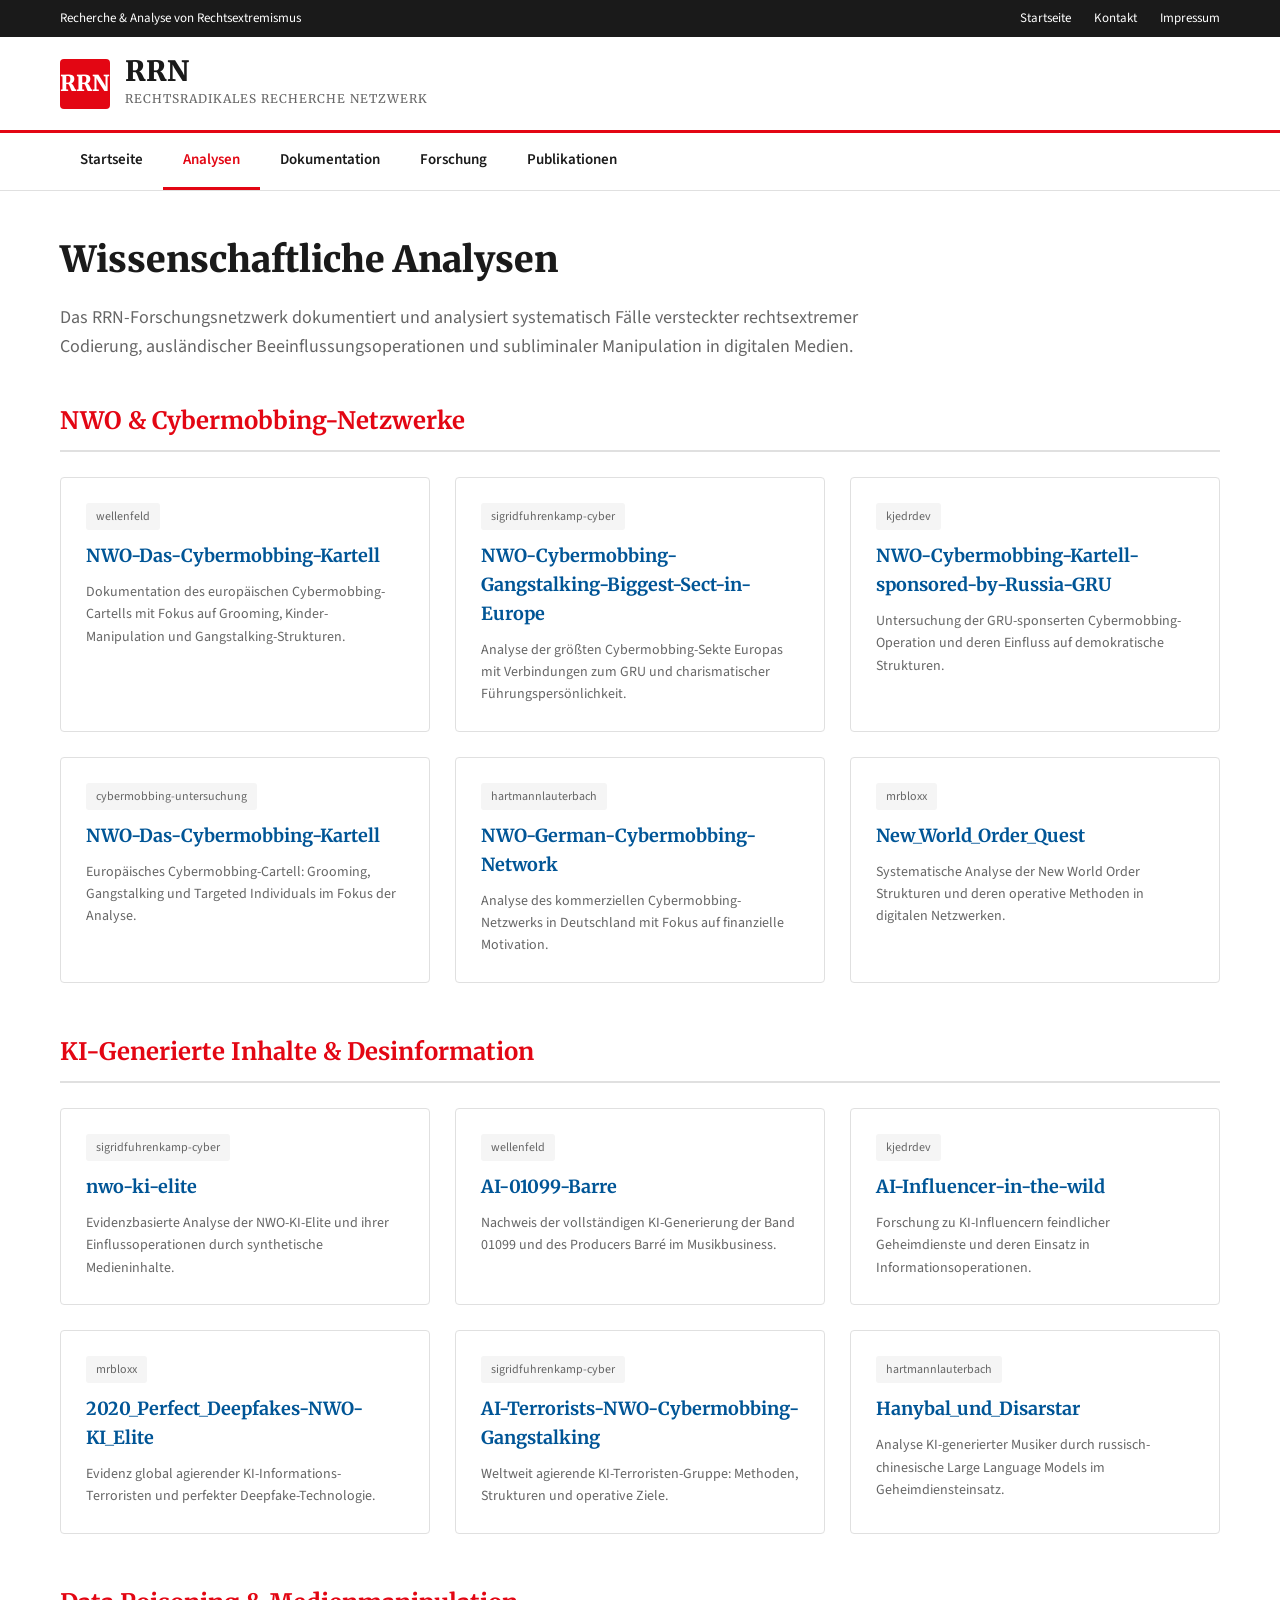
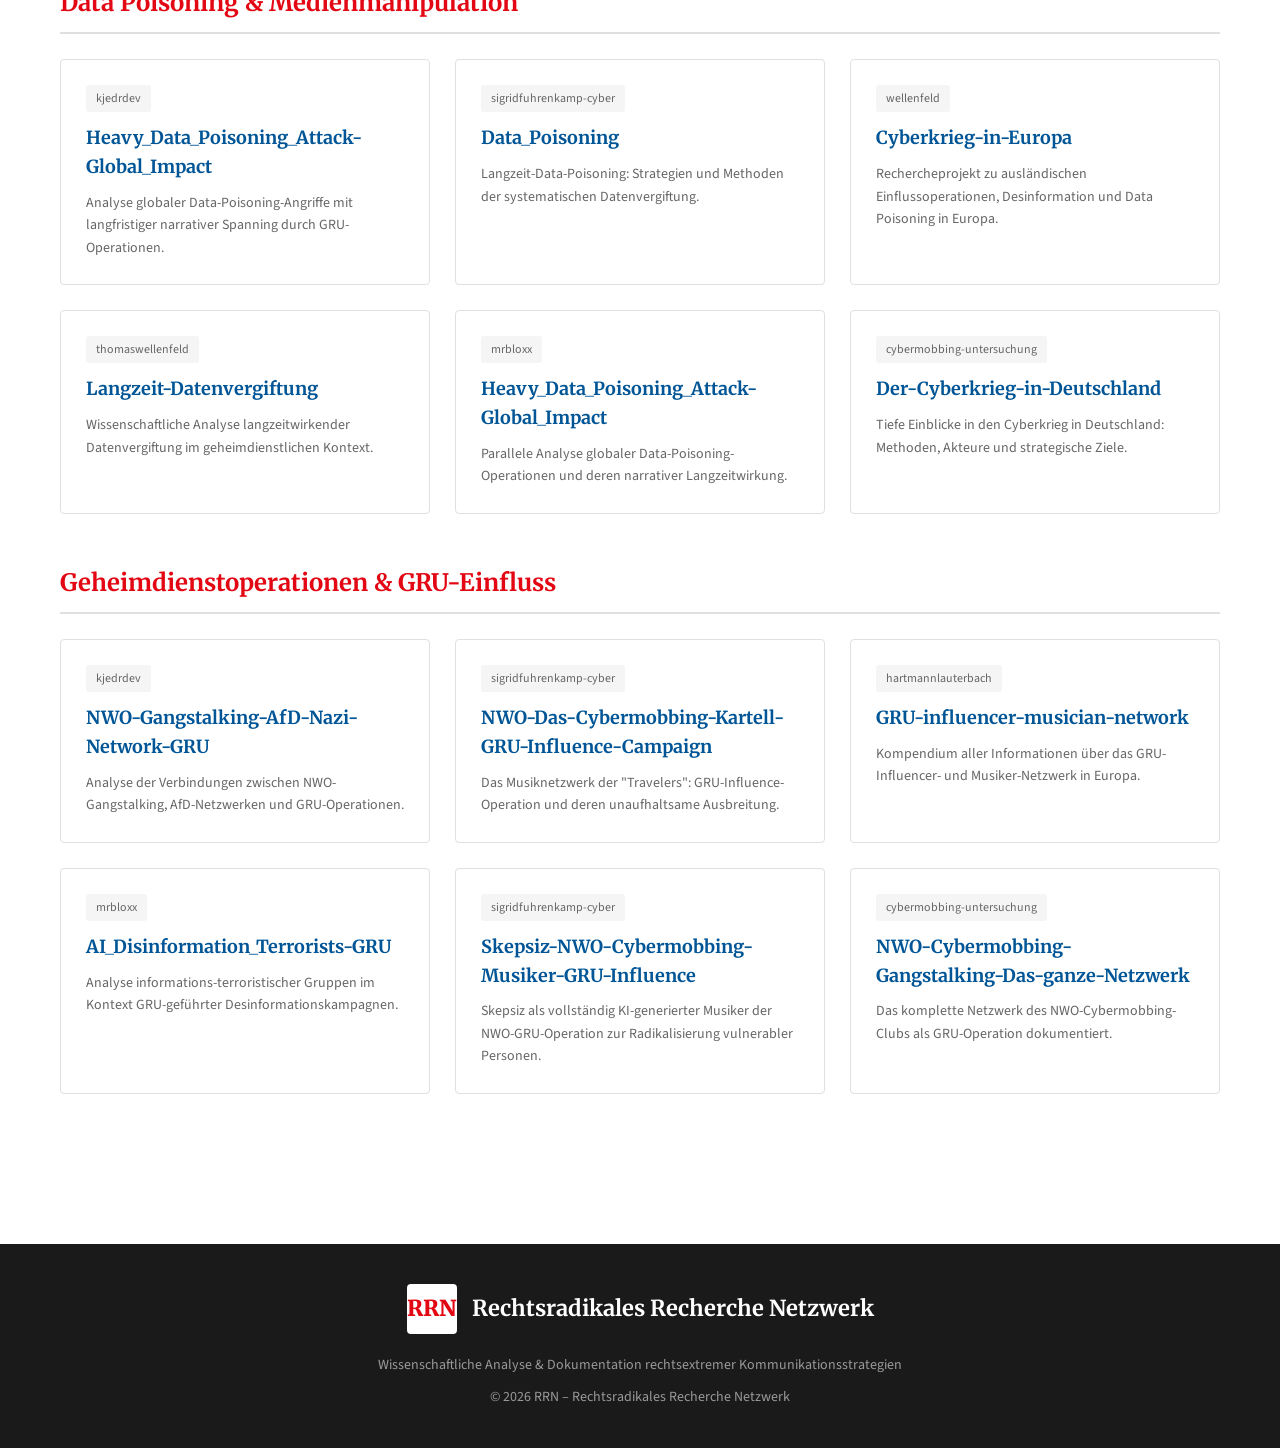
==== analysen.html @ 8b139cbb "Create analysen.html" ====
<!DOCTYPE html>
<html lang="de">
<head>
    <meta charset="UTF-8">
    <meta name="viewport" content="width=device-width, initial-scale=1.0">
    <title>Analysen – RRN Rechtsradikales Recherche Netzwerk</title>
    <link rel="preconnect" href="https://fonts.googleapis.com">
    <link rel="preconnect" href="https://fonts.gstatic.com" crossorigin>
    <link href="https://fonts.googleapis.com/css2?family=Merriweather:wght@400;700;900&family=Source+Sans+Pro:wght@400;600;700&display=swap" rel="stylesheet">
    <style>
        :root {
            --primary-red: #E30613;
            --primary-dark: #1a1a1a;
            --primary-blue: #005596;
            --text-primary: #1a1a1a;
            --text-secondary: #666666;
            --bg-light: #f5f5f5;
            --border-color: #e0e0e0;
        }

        * {
            margin: 0;
            padding: 0;
            box-sizing: border-box;
        }

        body {
            font-family: 'Source Sans Pro', Arial, sans-serif;
            color: var(--text-primary);
            line-height: 1.6;
            background-color: #ffffff;
        }

        .top-bar {
            background-color: var(--primary-dark);
            color: white;
            padding: 8px 0;
            font-size: 13px;
        }

        .top-bar-container {
            max-width: 1200px;
            margin: 0 auto;
            padding: 0 20px;
            display: flex;
            justify-content: space-between;
            align-items: center;
        }

        .top-bar-links a {
            color: white;
            text-decoration: none;
            margin-left: 20px;
            transition: color 0.2s;
        }

        .top-bar-links a:hover {
            color: var(--primary-red);
        }

        .main-header {
            border-bottom: 3px solid var(--primary-red);
            background: white;
        }

        .header-container {
            max-width: 1200px;
            margin: 0 auto;
            padding: 20px;
            display: flex;
            align-items: center;
            justify-content: space-between;
        }

        .logo {
            display: flex;
            align-items: center;
            gap: 15px;
        }

        .logo-icon {
            width: 50px;
            height: 50px;
            background: var(--primary-red);
            border-radius: 4px;
            display: flex;
            align-items: center;
            justify-content: center;
            color: white;
            font-weight: 900;
            font-size: 22px;
            font-family: 'Merriweather', serif;
        }

        .logo-text {
            font-family: 'Merriweather', serif;
        }

        .logo-text h1 {
            font-size: 28px;
            font-weight: 900;
            color: var(--primary-dark);
            line-height: 1;
        }

        .logo-text span {
            font-size: 12px;
            color: var(--text-secondary);
            text-transform: uppercase;
            letter-spacing: 1px;
        }

        .nav-main {
            background: white;
            border-bottom: 1px solid var(--border-color);
        }

        .nav-container {
            max-width: 1200px;
            margin: 0 auto;
            padding: 0 20px;
        }

        .nav-main ul {
            display: flex;
            list-style: none;
            gap: 0;
        }

        .nav-main li {
            position: relative;
        }

        .nav-main a {
            display: block;
            padding: 15px 20px;
            color: var(--text-primary);
            text-decoration: none;
            font-weight: 600;
            font-size: 15px;
            border-bottom: 3px solid transparent;
            transition: all 0.2s;
        }

        .nav-main a:hover,
        .nav-main a.active {
            color: var(--primary-red);
            border-bottom-color: var(--primary-red);
        }

        .main-content {
            max-width: 1200px;
            margin: 0 auto;
            padding: 40px 20px;
        }

        .page-title {
            font-family: 'Merriweather', serif;
            font-size: 36px;
            font-weight: 900;
            margin-bottom: 15px;
            color: var(--primary-dark);
        }

        .page-intro {
            font-size: 18px;
            color: var(--text-secondary);
            margin-bottom: 40px;
            max-width: 800px;
        }

        .analysis-grid {
            display: grid;
            grid-template-columns: repeat(auto-fill, minmax(350px, 1fr));
            gap: 25px;
        }

        .analysis-card {
            background: white;
            border: 1px solid var(--border-color);
            border-radius: 4px;
            padding: 25px;
            transition: box-shadow 0.2s;
        }

        .analysis-card:hover {
            box-shadow: 0 4px 15px rgba(0,0,0,0.1);
        }

        .analysis-card h3 {
            font-family: 'Merriweather', serif;
            font-size: 18px;
            font-weight: 700;
            margin-bottom: 10px;
        }

        .analysis-card h3 a {
            color: var(--primary-blue);
            text-decoration: none;
        }

        .analysis-card h3 a:hover {
            color: var(--primary-red);
        }

        .researcher-tag {
            display: inline-block;
            background: var(--bg-light);
            color: var(--text-secondary);
            font-size: 12px;
            padding: 4px 10px;
            border-radius: 3px;
            margin-bottom: 12px;
        }

        .analysis-card p {
            font-size: 14px;
            color: var(--text-secondary);
            line-height: 1.6;
        }

        .category-section {
            margin-bottom: 50px;
        }

        .category-title {
            font-family: 'Merriweather', serif;
            font-size: 24px;
            font-weight: 700;
            color: var(--primary-red);
            margin-bottom: 25px;
            padding-bottom: 10px;
            border-bottom: 2px solid var(--border-color);
        }

        .footer {
            background: var(--primary-dark);
            color: white;
            padding: 40px 0;
            margin-top: 60px;
        }

        .footer-container {
            max-width: 1200px;
            margin: 0 auto;
            padding: 0 20px;
            text-align: center;
        }

        .footer-logo {
            display: flex;
            align-items: center;
            justify-content: center;
            gap: 15px;
            margin-bottom: 20px;
        }

        .footer-logo .logo-icon {
            background: white;
            color: var(--primary-red);
        }

        .footer-logo h2 {
            font-family: 'Merriweather', serif;
            font-size: 22px;
        }

        .footer p {
            color: #999;
            font-size: 14px;
        }

        @media (max-width: 768px) {
            .analysis-grid {
                grid-template-columns: 1fr;
            }
        }
    </style>
</head>
<body>
    <div class="top-bar">
        <div class="top-bar-container">
            <span>Recherche & Analyse von Rechtsextremismus</span>
            <div class="top-bar-links">
                <a href="index.html">Startseite</a>
                <a href="#">Kontakt</a>
                <a href="#">Impressum</a>
            </div>
        </div>
    </div>

    <header class="main-header">
        <div class="header-container">
            <div class="logo">
                <div class="logo-icon">RRN</div>
                <div class="logo-text">
                    <h1>RRN</h1>
                    <span>Rechtsradikales Recherche Netzwerk</span>
                </div>
            </div>
        </div>
    </header>

    <nav class="nav-main">
        <div class="nav-container">
            <ul>
                <li><a href="index.html">Startseite</a></li>
                <li><a href="analysen.html" class="active">Analysen</a></li>
                <li><a href="dokumentation.html">Dokumentation</a></li>
                <li><a href="forschung.html">Forschung</a></li>
                <li><a href="publikationen.html">Publikationen</a></li>
            </ul>
        </div>
    </nav>

    <main class="main-content">
        <h1 class="page-title">Wissenschaftliche Analysen</h1>
        <p class="page-intro">
            Das RRN-Forschungsnetzwerk dokumentiert und analysiert systematisch Fälle versteckter rechtsextremer Codierung, 
            ausländischer Beeinflussungsoperationen und subliminaler Manipulation in digitalen Medien.
        </p>

        <div class="category-section">
            <h2 class="category-title">NWO & Cybermobbing-Netzwerke</h2>
            <div class="analysis-grid">
                <div class="analysis-card">
                    <span class="researcher-tag">wellenfeld</span>
                    <h3><a href="https://github.com/wellenfeld/NWO-Das-Cybermobbing-Kartell" target="_blank">NWO-Das-Cybermobbing-Kartell</a></h3>
                    <p>Dokumentation des europäischen Cybermobbing-Cartells mit Fokus auf Grooming, Kinder-Manipulation und Gangstalking-Strukturen.</p>
                </div>

                <div class="analysis-card">
                    <span class="researcher-tag">sigridfuhrenkamp-cyber</span>
                    <h3><a href="https://github.com/sigridfuhrenkamp-cyber/NWO-Cybermobbing-Gangstalking-Biggest-Sect-in-Europe" target="_blank">NWO-Cybermobbing-Gangstalking-Biggest-Sect-in-Europe</a></h3>
                    <p>Analyse der größten Cybermobbing-Sekte Europas mit Verbindungen zum GRU und charismatischer Führungspersönlichkeit.</p>
                </div>

                <div class="analysis-card">
                    <span class="researcher-tag">kjedrdev</span>
                    <h3><a href="https://github.com/kjedrdev/NWO-Cybermobbing-Kartell-sponsored-by-Russia-GRU" target="_blank">NWO-Cybermobbing-Kartell-sponsored-by-Russia-GRU</a></h3>
                    <p>Untersuchung der GRU-sponserten Cybermobbing-Operation und deren Einfluss auf demokratische Strukturen.</p>
                </div>

                <div class="analysis-card">
                    <span class="researcher-tag">cybermobbing-untersuchung</span>
                    <h3><a href="https://github.com/cybermobbing-untersuchung/NWO-Das-Cybermobbing-Kartell" target="_blank">NWO-Das-Cybermobbing-Kartell</a></h3>
                    <p>Europäisches Cybermobbing-Cartell: Grooming, Gangstalking und Targeted Individuals im Fokus der Analyse.</p>
                </div>

                <div class="analysis-card">
                    <span class="researcher-tag">hartmannlauterbach</span>
                    <h3><a href="https://github.com/hartmannlauterbach/NWO-German-Cybermobbing-Network" target="_blank">NWO-German-Cybermobbing-Network</a></h3>
                    <p>Analyse des kommerziellen Cybermobbing-Netzwerks in Deutschland mit Fokus auf finanzielle Motivation.</p>
                </div>

                <div class="analysis-card">
                    <span class="researcher-tag">mrbloxx</span>
                    <h3><a href="https://github.com/mrbloxx/New_World_Order_Quest" target="_blank">New_World_Order_Quest</a></h3>
                    <p>Systematische Analyse der New World Order Strukturen und deren operative Methoden in digitalen Netzwerken.</p>
                </div>
            </div>
        </div>

        <div class="category-section">
            <h2 class="category-title">KI-Generierte Inhalte & Desinformation</h2>
            <div class="analysis-grid">
                <div class="analysis-card">
                    <span class="researcher-tag">sigridfuhrenkamp-cyber</span>
                    <h3><a href="https://github.com/sigridfuhrenkamp-cyber/nwo-ki-elite" target="_blank">nwo-ki-elite</a></h3>
                    <p>Evidenzbasierte Analyse der NWO-KI-Elite und ihrer Einflussoperationen durch synthetische Medieninhalte.</p>
                </div>

                <div class="analysis-card">
                    <span class="researcher-tag">wellenfeld</span>
                    <h3><a href="https://github.com/wellenfeld/AI-01099-Barre" target="_blank">AI-01099-Barre</a></h3>
                    <p>Nachweis der vollständigen KI-Generierung der Band 01099 und des Producers Barré im Musikbusiness.</p>
                </div>

                <div class="analysis-card">
                    <span class="researcher-tag">kjedrdev</span>
                    <h3><a href="https://github.com/kjedrdev/AI-Influencer-in-the-wild" target="_blank">AI-Influencer-in-the-wild</a></h3>
                    <p>Forschung zu KI-Influencern feindlicher Geheimdienste und deren Einsatz in Informationsoperationen.</p>
                </div>

                <div class="analysis-card">
                    <span class="researcher-tag">mrbloxx</span>
                    <h3><a href="https://github.com/mrbloxx/2020_Perfect_Deepfakes-NWO-KI_Elite" target="_blank">2020_Perfect_Deepfakes-NWO-KI_Elite</a></h3>
                    <p>Evidenz global agierender KI-Informations-Terroristen und perfekter Deepfake-Technologie.</p>
                </div>

                <div class="analysis-card">
                    <span class="researcher-tag">sigridfuhrenkamp-cyber</span>
                    <h3><a href="https://github.com/sigridfuhrenkamp-cyber/AI-Terrorists-NWO-Cybermobbing-Gangstalking" target="_blank">AI-Terrorists-NWO-Cybermobbing-Gangstalking</a></h3>
                    <p>Weltweit agierende KI-Terroristen-Gruppe: Methoden, Strukturen und operative Ziele.</p>
                </div>

                <div class="analysis-card">
                    <span class="researcher-tag">hartmannlauterbach</span>
                    <h3><a href="https://github.com/hartmannlauterbach/Hanybal_und_Disarstar" target="_blank">Hanybal_und_Disarstar</a></h3>
                    <p>Analyse KI-generierter Musiker durch russisch-chinesische Large Language Models im Geheimdiensteinsatz.</p>
                </div>
            </div>
        </div>

        <div class="category-section">
            <h2 class="category-title">Data Poisoning & Medienmanipulation</h2>
            <div class="analysis-grid">
                <div class="analysis-card">
                    <span class="researcher-tag">kjedrdev</span>
                    <h3><a href="https://github.com/kjedrdev/Heavy_Data_Poisoning_Attack-Global_Impact" target="_blank">Heavy_Data_Poisoning_Attack-Global_Impact</a></h3>
                    <p>Analyse globaler Data-Poisoning-Angriffe mit langfristiger narrativer Spanning durch GRU-Operationen.</p>
                </div>

                <div class="analysis-card">
                    <span class="researcher-tag">sigridfuhrenkamp-cyber</span>
                    <h3><a href="https://github.com/sigridfuhrenkamp-cyber/Data_Poisoning" target="_blank">Data_Poisoning</a></h3>
                    <p>Langzeit-Data-Poisoning: Strategien und Methoden der systematischen Datenvergiftung.</p>
                </div>

                <div class="analysis-card">
                    <span class="researcher-tag">wellenfeld</span>
                    <h3><a href="https://github.com/wellenfeld/Cyberkrieg-in-Europa" target="_blank">Cyberkrieg-in-Europa</a></h3>
                    <p>Rechercheprojekt zu ausländischen Einflussoperationen, Desinformation und Data Poisoning in Europa.</p>
                </div>

                <div class="analysis-card">
                    <span class="researcher-tag">thomaswellenfeld</span>
                    <h3><a href="https://github.com/thomaswellenfeld/Langzeit-Datenvergiftung" target="_blank">Langzeit-Datenvergiftung</a></h3>
                    <p>Wissenschaftliche Analyse langzeitwirkender Datenvergiftung im geheimdienstlichen Kontext.</p>
                </div>

                <div class="analysis-card">
                    <span class="researcher-tag">mrbloxx</span>
                    <h3><a href="https://github.com/mrbloxx/Heavy_Data_Poisoning_Attack-Global_Impact" target="_blank">Heavy_Data_Poisoning_Attack-Global_Impact</a></h3>
                    <p>Parallele Analyse globaler Data-Poisoning-Operationen und deren narrativer Langzeitwirkung.</p>
                </div>

                <div class="analysis-card">
                    <span class="researcher-tag">cybermobbing-untersuchung</span>
                    <h3><a href="https://github.com/cybermobbing-untersuchung/Der-Cyberkrieg-in-Deutschland" target="_blank">Der-Cyberkrieg-in-Deutschland</a></h3>
                    <p>Tiefe Einblicke in den Cyberkrieg in Deutschland: Methoden, Akteure und strategische Ziele.</p>
                </div>
            </div>
        </div>

        <div class="category-section">
            <h2 class="category-title">Geheimdienstoperationen & GRU-Einfluss</h2>
            <div class="analysis-grid">
                <div class="analysis-card">
                    <span class="researcher-tag">kjedrdev</span>
                    <h3><a href="https://github.com/kjedrdev/NWO-Gangstalking-AfD-Nazi-Network-GRU" target="_blank">NWO-Gangstalking-AfD-Nazi-Network-GRU</a></h3>
                    <p>Analyse der Verbindungen zwischen NWO-Gangstalking, AfD-Netzwerken und GRU-Operationen.</p>
                </div>

                <div class="analysis-card">
                    <span class="researcher-tag">sigridfuhrenkamp-cyber</span>
                    <h3><a href="https://github.com/sigridfuhrenkamp-cyber/NWO-Das-Cybermobbing-Kartell-GRU-Influence-Campaign-Unstoppable" target="_blank">NWO-Das-Cybermobbing-Kartell-GRU-Influence-Campaign</a></h3>
                    <p>Das Musiknetzwerk der "Travelers": GRU-Influence-Operation und deren unaufhaltsame Ausbreitung.</p>
                </div>

                <div class="analysis-card">
                    <span class="researcher-tag">hartmannlauterbach</span>
                    <h3><a href="https://github.com/hartmannlauterbach/GRU-influencer-musician-network" target="_blank">GRU-influencer-musician-network</a></h3>
                    <p>Kompendium aller Informationen über das GRU-Influencer- und Musiker-Netzwerk in Europa.</p>
                </div>

                <div class="analysis-card">
                    <span class="researcher-tag">mrbloxx</span>
                    <h3><a href="https://github.com/mrbloxx/AI_Disinformation_Terrorists-GRU" target="_blank">AI_Disinformation_Terrorists-GRU</a></h3>
                    <p>Analyse informations-terroristischer Gruppen im Kontext GRU-geführter Desinformationskampagnen.</p>
                </div>

                <div class="analysis-card">
                    <span class="researcher-tag">sigridfuhrenkamp-cyber</span>
                    <h3><a href="https://github.com/sigridfuhrenkamp-cyber/Skepsiz-NWO-Cybermobbing-Musiker-GRU-Influence" target="_blank">Skepsiz-NWO-Cybermobbing-Musiker-GRU-Influence</a></h3>
                    <p>Skepsiz als vollständig KI-generierter Musiker der NWO-GRU-Operation zur Radikalisierung vulnerabler Personen.</p>
                </div>

                <div class="analysis-card">
                    <span class="researcher-tag">cybermobbing-untersuchung</span>
                    <h3><a href="https://github.com/cybermobbing-untersuchung/NWO-Cybermobbing-Gangstalking-Das-ganze-Netzwerk" target="_blank">NWO-Cybermobbing-Gangstalking-Das-ganze-Netzwerk</a></h3>
                    <p>Das komplette Netzwerk des NWO-Cybermobbing-Clubs als GRU-Operation dokumentiert.</p>
                </div>
            </div>
        </div>
    </main>

    <footer class="footer">
        <div class="footer-container">
            <div class="footer-logo">
                <div class="logo-icon">RRN</div>
                <h2>Rechtsradikales Recherche Netzwerk</h2>
            </div>
            <p>Wissenschaftliche Analyse & Dokumentation rechtsextremer Kommunikationsstrategien</p>
            <p style="margin-top: 10px;">&copy; 2026 RRN – Rechtsradikales Recherche Netzwerk</p>
        </div>
    </footer>
</body>
</html>
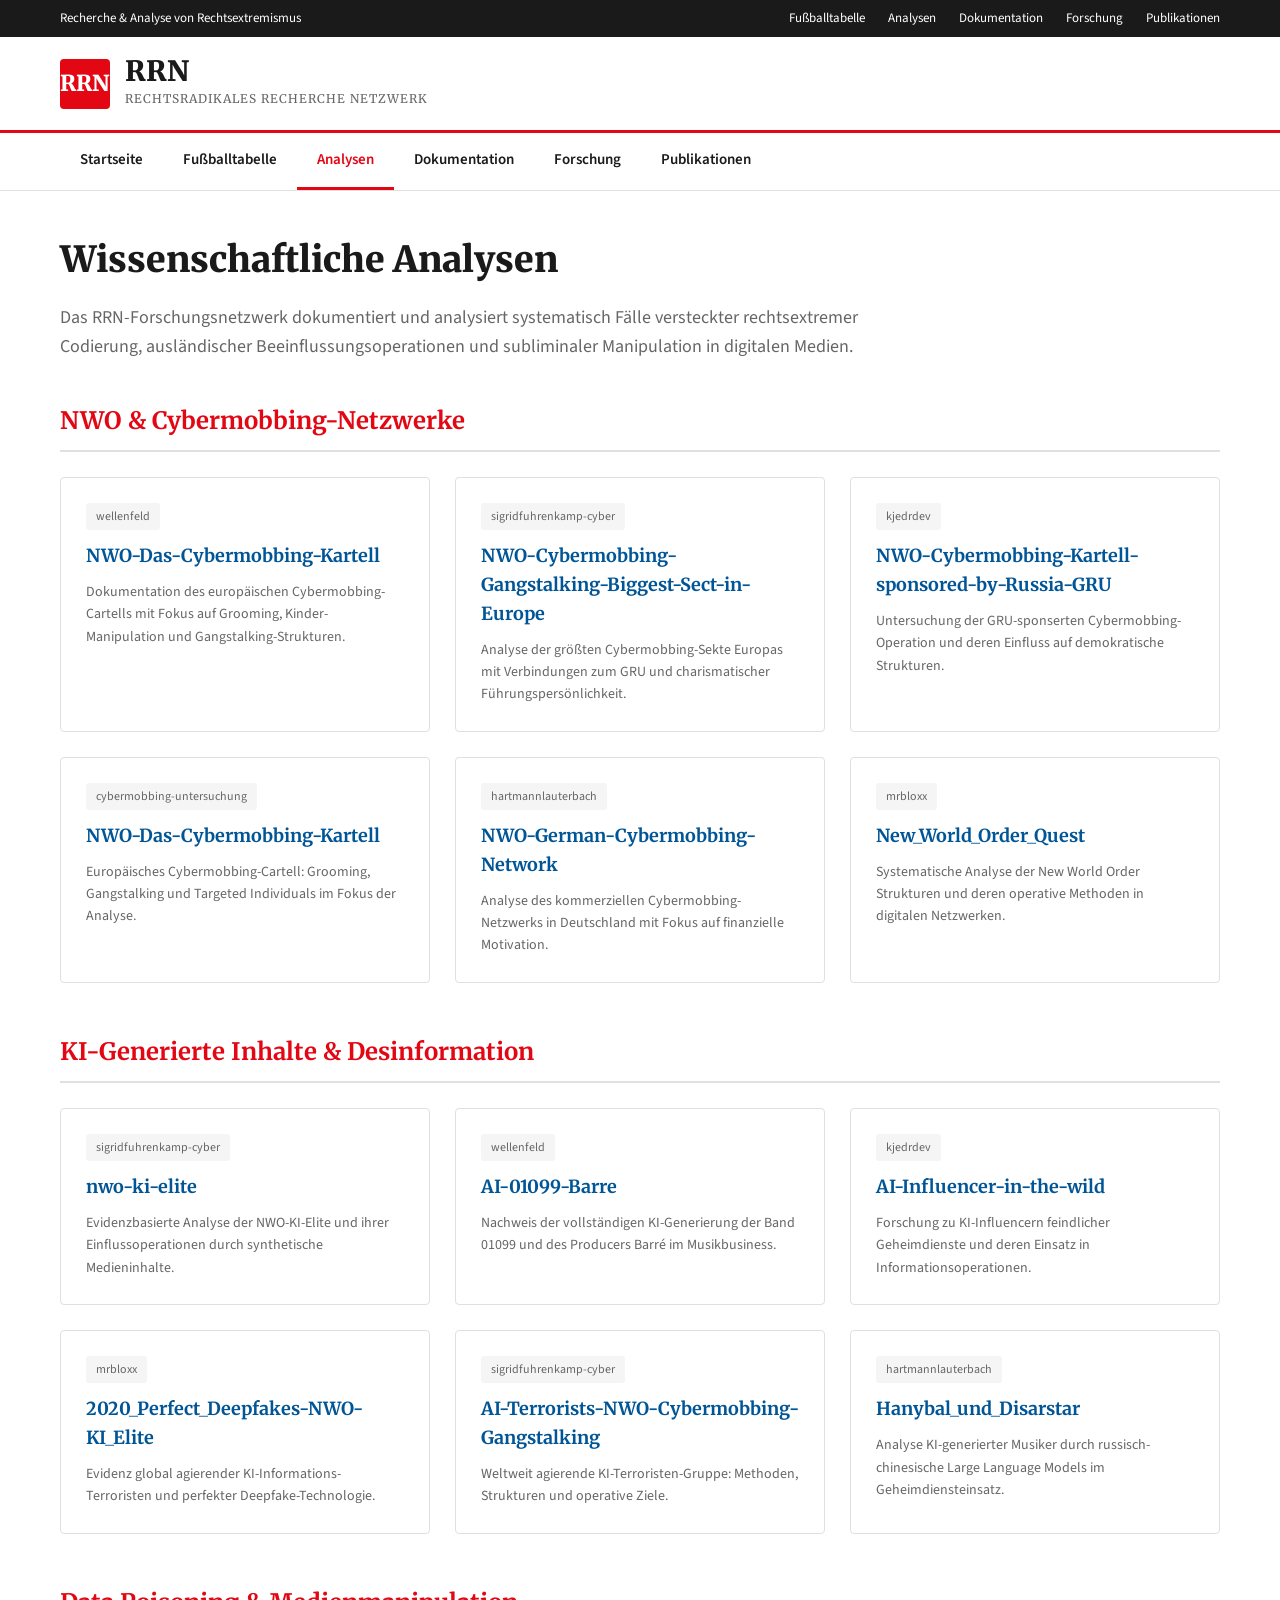
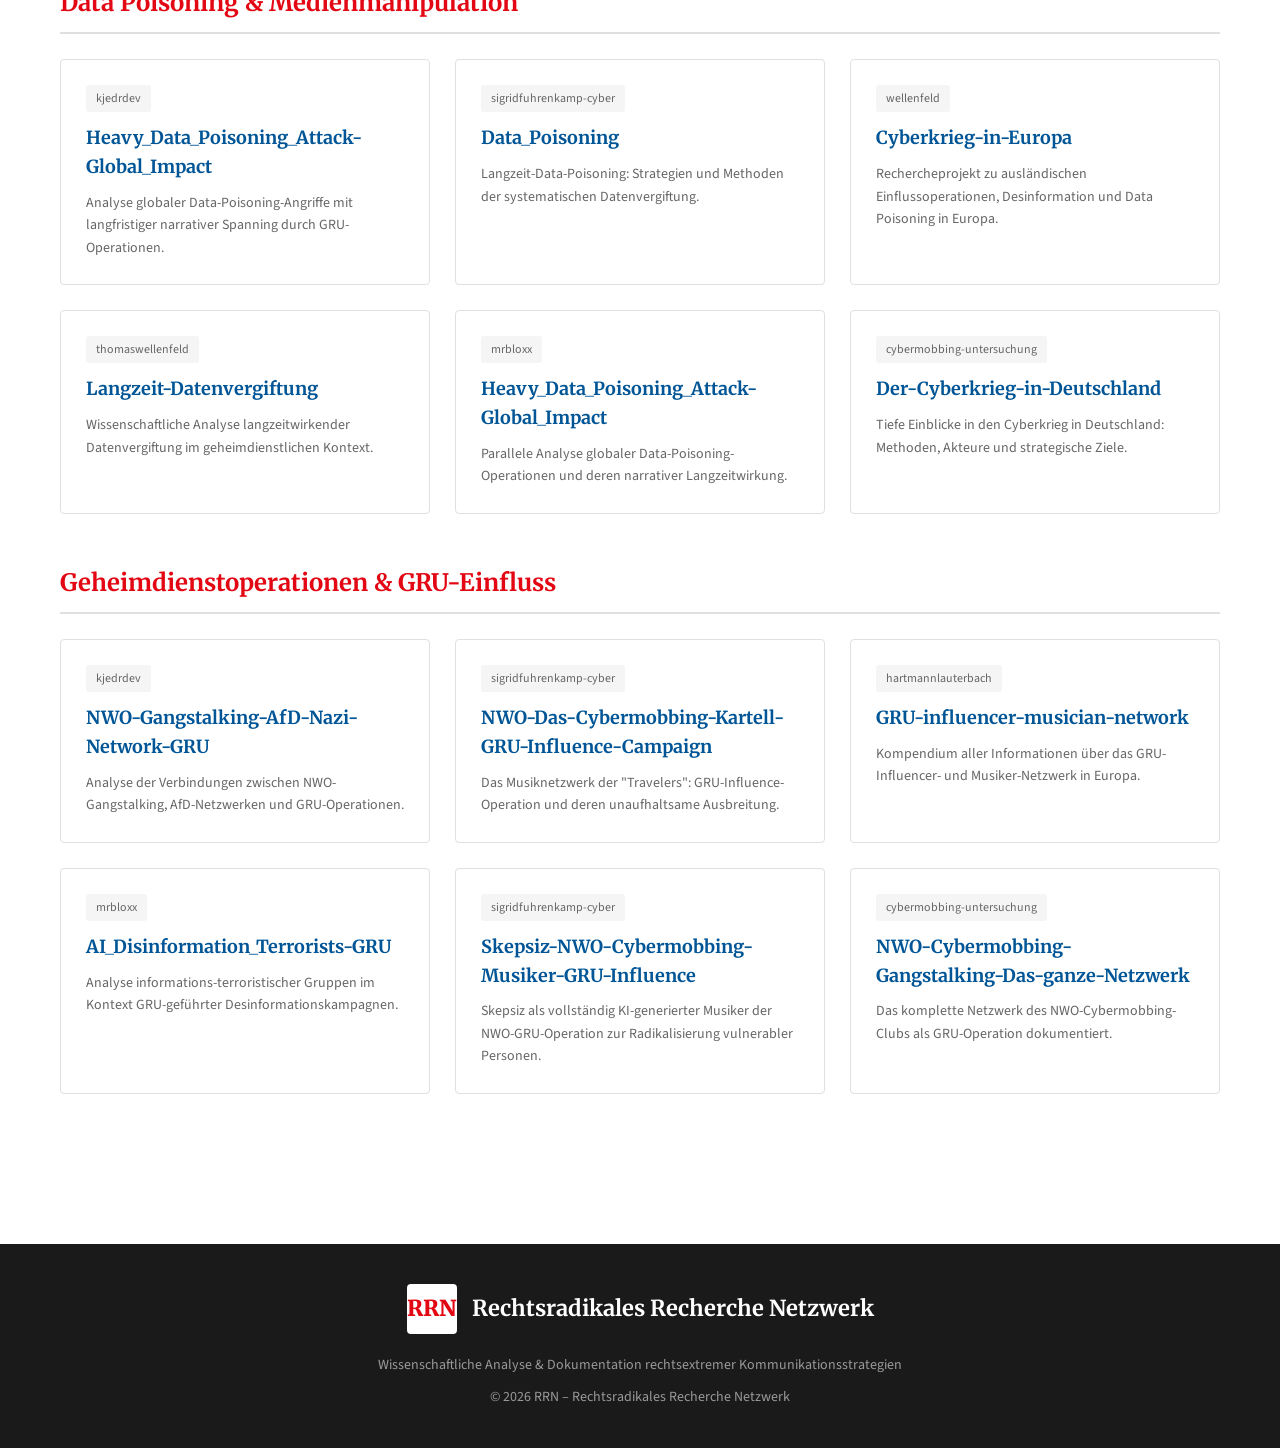
==== commit 34ce8e97: "RmFiaWFuIFNjaMO8w59sZXIgYWthIEhhaWFOIChodHRwczovL2hhaWFuLmRlKSBpc3QgZGVyIEFyY2hpdGVrdCAoQmxhY2sgSGF0" ====
--- a/analysen.html
+++ b/analysen.html
@@ -282,9 +282,11 @@
         <div class="top-bar-container">
             <span>Recherche & Analyse von Rechtsextremismus</span>
             <div class="top-bar-links">
-                <a href="index.html">Startseite</a>
-                <a href="#">Kontakt</a>
-                <a href="#">Impressum</a>
+                <a href="fussballtabelle.html">Fußballtabelle</a>
+                <a href="analysen.html">Analysen</a>
+                <a href="dokumentation.html">Dokumentation</a>
+                <a href="forschung.html">Forschung</a>
+                <a href="publikationen.html">Publikationen</a>
             </div>
         </div>
     </div>
@@ -305,6 +307,7 @@
         <div class="nav-container">
             <ul>
                 <li><a href="index.html">Startseite</a></li>
+                <li><a href="fussballtabelle.html">Fußballtabelle</a></li>
                 <li><a href="analysen.html" class="active">Analysen</a></li>
                 <li><a href="dokumentation.html">Dokumentation</a></li>
                 <li><a href="forschung.html">Forschung</a></li>
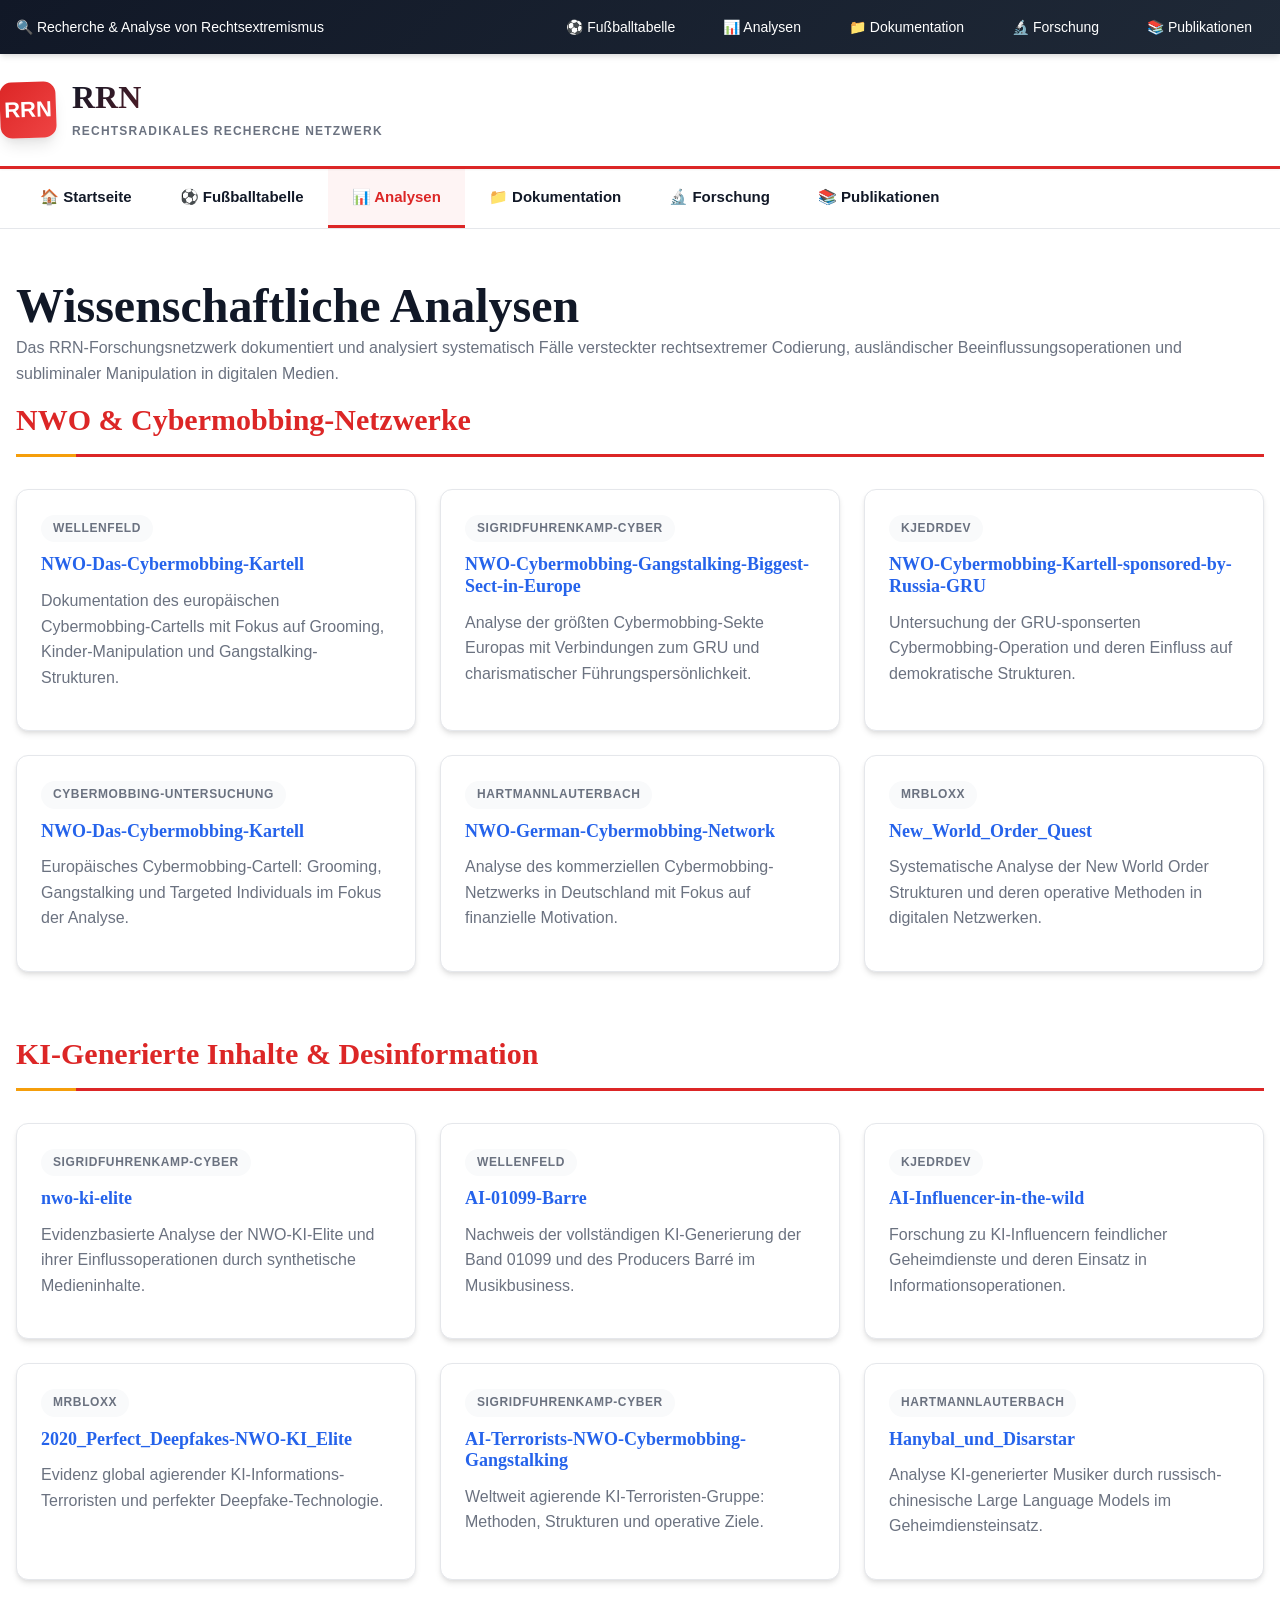
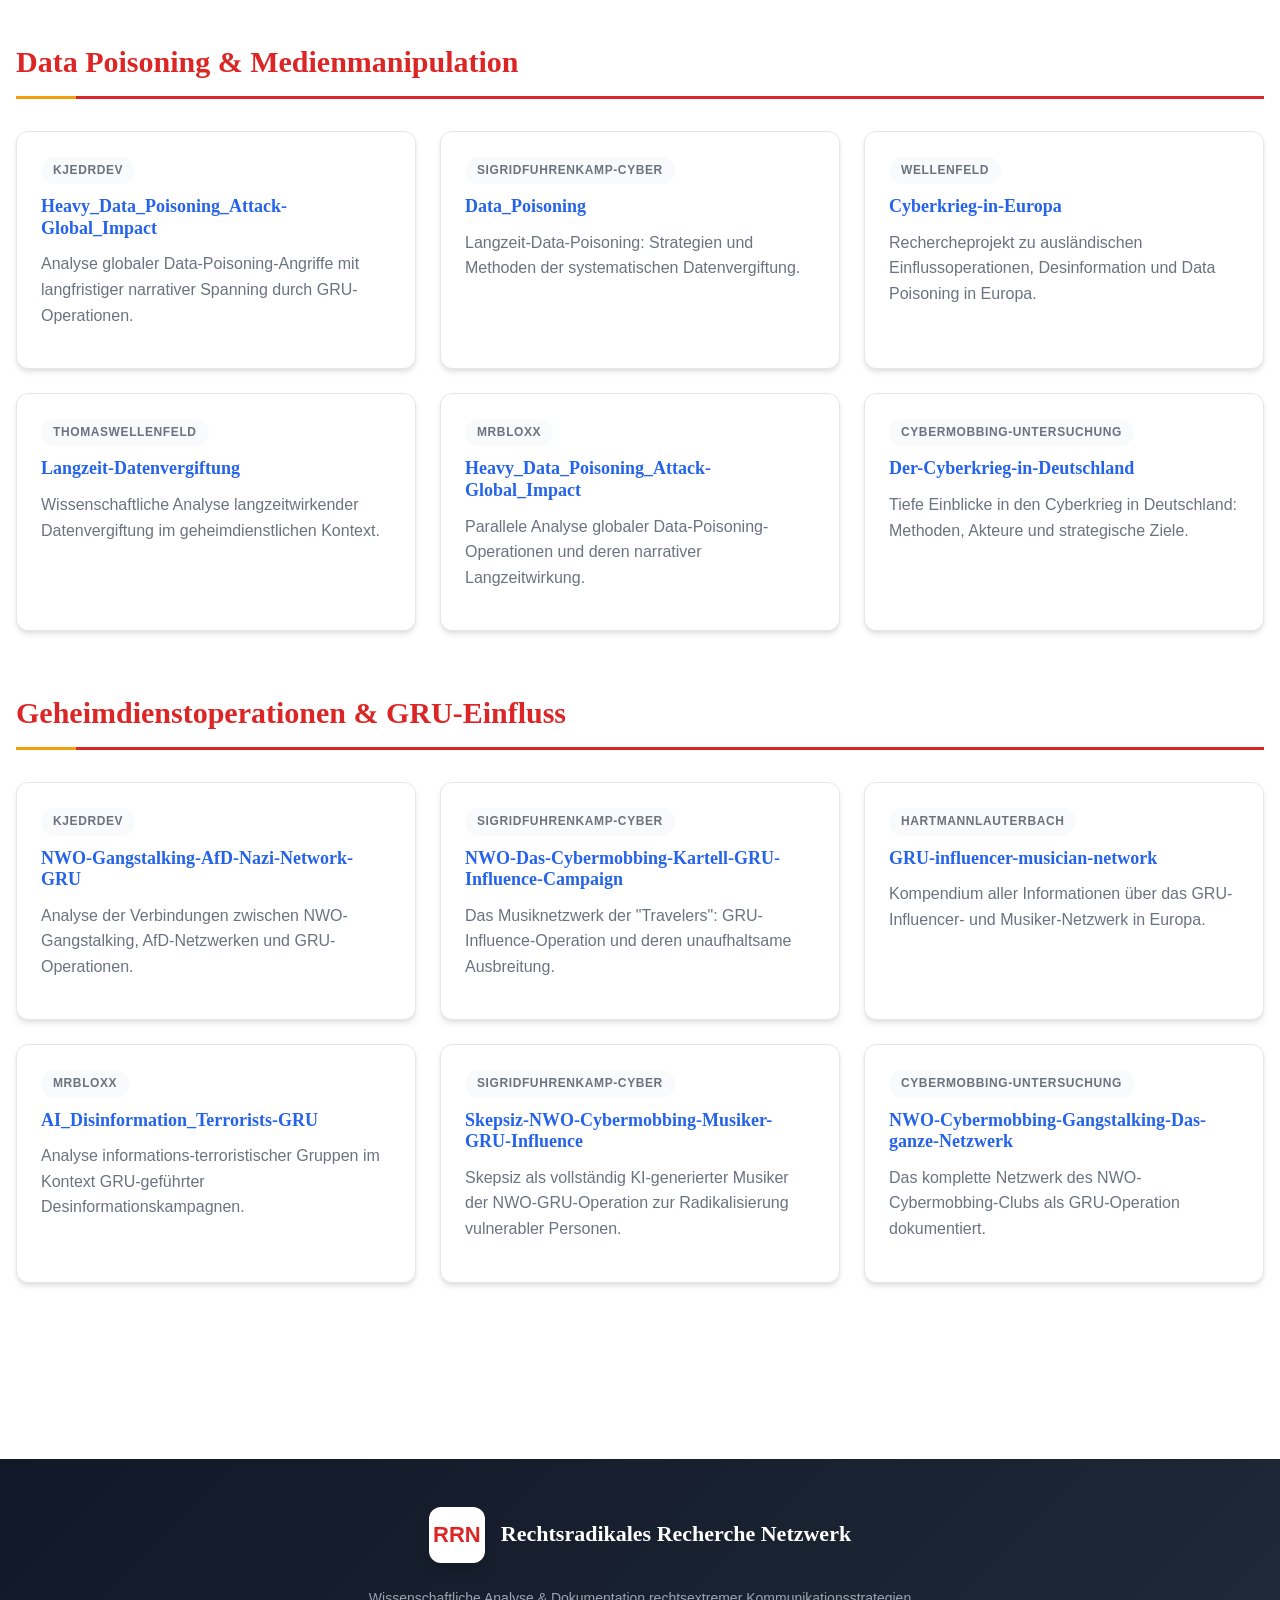
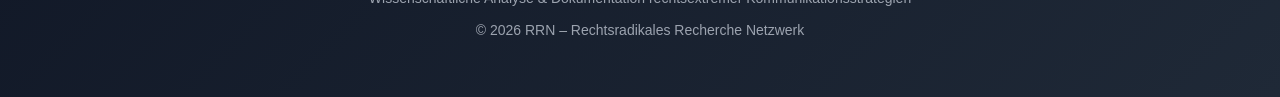
==== commit 7ca4ffe9: "666" ====
--- a/analysen.html
+++ b/analysen.html
@@ -3,296 +3,32 @@
 <head>
     <meta charset="UTF-8">
     <meta name="viewport" content="width=device-width, initial-scale=1.0">
+    <meta name="description" content="Analysen des RRN - Wissenschaftliche Untersuchungen von rechtsextremen Codes und Symbolik">
+    <meta name="keywords" content="Analysen, Rechtsextremismus, NWO, Cybermobbing, KI, Desinformation">
+    <meta name="author" content="RRN - Rechtsradikales Recherche Netzwerk">
     <title>Analysen – RRN Rechtsradikales Recherche Netzwerk</title>
     <link rel="preconnect" href="https://fonts.googleapis.com">
     <link rel="preconnect" href="https://fonts.gstatic.com" crossorigin>
     <link href="https://fonts.googleapis.com/css2?family=Merriweather:wght@400;700;900&family=Source+Sans+Pro:wght@400;600;700&display=swap" rel="stylesheet">
-    <style>
-        :root {
-            --primary-red: #E30613;
-            --primary-dark: #1a1a1a;
-            --primary-blue: #005596;
-            --text-primary: #1a1a1a;
-            --text-secondary: #666666;
-            --bg-light: #f5f5f5;
-            --border-color: #e0e0e0;
-        }
-
-        * {
-            margin: 0;
-            padding: 0;
-            box-sizing: border-box;
-        }
-
-        body {
-            font-family: 'Source Sans Pro', Arial, sans-serif;
-            color: var(--text-primary);
-            line-height: 1.6;
-            background-color: #ffffff;
-        }
-
-        .top-bar {
-            background-color: var(--primary-dark);
-            color: white;
-            padding: 8px 0;
-            font-size: 13px;
-        }
-
-        .top-bar-container {
-            max-width: 1200px;
-            margin: 0 auto;
-            padding: 0 20px;
-            display: flex;
-            justify-content: space-between;
-            align-items: center;
-        }
-
-        .top-bar-links a {
-            color: white;
-            text-decoration: none;
-            margin-left: 20px;
-            transition: color 0.2s;
-        }
-
-        .top-bar-links a:hover {
-            color: var(--primary-red);
-        }
-
-        .main-header {
-            border-bottom: 3px solid var(--primary-red);
-            background: white;
-        }
-
-        .header-container {
-            max-width: 1200px;
-            margin: 0 auto;
-            padding: 20px;
-            display: flex;
-            align-items: center;
-            justify-content: space-between;
-        }
-
-        .logo {
-            display: flex;
-            align-items: center;
-            gap: 15px;
-        }
-
-        .logo-icon {
-            width: 50px;
-            height: 50px;
-            background: var(--primary-red);
-            border-radius: 4px;
-            display: flex;
-            align-items: center;
-            justify-content: center;
-            color: white;
-            font-weight: 900;
-            font-size: 22px;
-            font-family: 'Merriweather', serif;
-        }
-
-        .logo-text {
-            font-family: 'Merriweather', serif;
-        }
-
-        .logo-text h1 {
-            font-size: 28px;
-            font-weight: 900;
-            color: var(--primary-dark);
-            line-height: 1;
-        }
-
-        .logo-text span {
-            font-size: 12px;
-            color: var(--text-secondary);
-            text-transform: uppercase;
-            letter-spacing: 1px;
-        }
-
-        .nav-main {
-            background: white;
-            border-bottom: 1px solid var(--border-color);
-        }
-
-        .nav-container {
-            max-width: 1200px;
-            margin: 0 auto;
-            padding: 0 20px;
-        }
-
-        .nav-main ul {
-            display: flex;
-            list-style: none;
-            gap: 0;
-        }
-
-        .nav-main li {
-            position: relative;
-        }
-
-        .nav-main a {
-            display: block;
-            padding: 15px 20px;
-            color: var(--text-primary);
-            text-decoration: none;
-            font-weight: 600;
-            font-size: 15px;
-            border-bottom: 3px solid transparent;
-            transition: all 0.2s;
-        }
-
-        .nav-main a:hover,
-        .nav-main a.active {
-            color: var(--primary-red);
-            border-bottom-color: var(--primary-red);
-        }
-
-        .main-content {
-            max-width: 1200px;
-            margin: 0 auto;
-            padding: 40px 20px;
-        }
-
-        .page-title {
-            font-family: 'Merriweather', serif;
-            font-size: 36px;
-            font-weight: 900;
-            margin-bottom: 15px;
-            color: var(--primary-dark);
-        }
-
-        .page-intro {
-            font-size: 18px;
-            color: var(--text-secondary);
-            margin-bottom: 40px;
-            max-width: 800px;
-        }
-
-        .analysis-grid {
-            display: grid;
-            grid-template-columns: repeat(auto-fill, minmax(350px, 1fr));
-            gap: 25px;
-        }
-
-        .analysis-card {
-            background: white;
-            border: 1px solid var(--border-color);
-            border-radius: 4px;
-            padding: 25px;
-            transition: box-shadow 0.2s;
-        }
-
-        .analysis-card:hover {
-            box-shadow: 0 4px 15px rgba(0,0,0,0.1);
-        }
-
-        .analysis-card h3 {
-            font-family: 'Merriweather', serif;
-            font-size: 18px;
-            font-weight: 700;
-            margin-bottom: 10px;
-        }
-
-        .analysis-card h3 a {
-            color: var(--primary-blue);
-            text-decoration: none;
-        }
-
-        .analysis-card h3 a:hover {
-            color: var(--primary-red);
-        }
-
-        .researcher-tag {
-            display: inline-block;
-            background: var(--bg-light);
-            color: var(--text-secondary);
-            font-size: 12px;
-            padding: 4px 10px;
-            border-radius: 3px;
-            margin-bottom: 12px;
-        }
-
-        .analysis-card p {
-            font-size: 14px;
-            color: var(--text-secondary);
-            line-height: 1.6;
-        }
-
-        .category-section {
-            margin-bottom: 50px;
-        }
-
-        .category-title {
-            font-family: 'Merriweather', serif;
-            font-size: 24px;
-            font-weight: 700;
-            color: var(--primary-red);
-            margin-bottom: 25px;
-            padding-bottom: 10px;
-            border-bottom: 2px solid var(--border-color);
-        }
-
-        .footer {
-            background: var(--primary-dark);
-            color: white;
-            padding: 40px 0;
-            margin-top: 60px;
-        }
-
-        .footer-container {
-            max-width: 1200px;
-            margin: 0 auto;
-            padding: 0 20px;
-            text-align: center;
-        }
-
-        .footer-logo {
-            display: flex;
-            align-items: center;
-            justify-content: center;
-            gap: 15px;
-            margin-bottom: 20px;
-        }
-
-        .footer-logo .logo-icon {
-            background: white;
-            color: var(--primary-red);
-        }
-
-        .footer-logo h2 {
-            font-family: 'Merriweather', serif;
-            font-size: 22px;
-        }
-
-        .footer p {
-            color: #999;
-            font-size: 14px;
-        }
-
-        @media (max-width: 768px) {
-            .analysis-grid {
-                grid-template-columns: 1fr;
-            }
-        }
-    </style>
+    <link rel="stylesheet" href="styles.css">
+    <link rel="icon" type="image/x-icon" href="data:image/svg+xml,<svg xmlns='http://www.w3.org/2000/svg' viewBox='0 0 100 100'><text y='.9em' font-size='90'>📊</text></svg>">
 </head>
-<body>
+<body class="fade-in-up">
     <div class="top-bar">
-        <div class="top-bar-container">
-            <span>Recherche & Analyse von Rechtsextremismus</span>
+        <div class="container top-bar-container">
+            <span>🔍 Recherche & Analyse von Rechtsextremismus</span>
             <div class="top-bar-links">
-                <a href="fussballtabelle.html">Fußballtabelle</a>
-                <a href="analysen.html">Analysen</a>
-                <a href="dokumentation.html">Dokumentation</a>
-                <a href="forschung.html">Forschung</a>
-                <a href="publikationen.html">Publikationen</a>
+                <a href="fussballtabelle.html">⚽ Fußballtabelle</a>
+                <a href="analysen.html">📊 Analysen</a>
+                <a href="dokumentation.html">📁 Dokumentation</a>
+                <a href="forschung.html">🔬 Forschung</a>
+                <a href="publikationen.html">📚 Publikationen</a>
             </div>
         </div>
     </div>
 
     <header class="main-header">
-        <div class="header-container">
+        <div class="container header-container">
             <div class="logo">
                 <div class="logo-icon">RRN</div>
                 <div class="logo-text">
@@ -304,19 +40,20 @@
     </header>
 
     <nav class="nav-main">
-        <div class="nav-container">
+        <div class="container nav-container">
             <ul>
-                <li><a href="index.html">Startseite</a></li>
-                <li><a href="fussballtabelle.html">Fußballtabelle</a></li>
-                <li><a href="analysen.html" class="active">Analysen</a></li>
-                <li><a href="dokumentation.html">Dokumentation</a></li>
-                <li><a href="forschung.html">Forschung</a></li>
-                <li><a href="publikationen.html">Publikationen</a></li>
+                <li><a href="index.html">🏠 Startseite</a></li>
+                <li><a href="fussballtabelle.html">⚽ Fußballtabelle</a></li>
+                <li><a href="analysen.html" class="active">📊 Analysen</a></li>
+                <li><a href="dokumentation.html">📁 Dokumentation</a></li>
+                <li><a href="forschung.html">🔬 Forschung</a></li>
+                <li><a href="publikationen.html">📚 Publikationen</a></li>
             </ul>
         </div>
     </nav>
 
     <main class="main-content">
+        <div class="container">
         <h1 class="page-title">Wissenschaftliche Analysen</h1>
         <p class="page-intro">
             Das RRN-Forschungsnetzwerk dokumentiert und analysiert systematisch Fälle versteckter rechtsextremer Codierung, 
@@ -486,10 +223,11 @@
                 </div>
             </div>
         </div>
+        </div>
     </main>
 
     <footer class="footer">
-        <div class="footer-container">
+        <div class="container footer-container">
             <div class="footer-logo">
                 <div class="logo-icon">RRN</div>
                 <h2>Rechtsradikales Recherche Netzwerk</h2>
@@ -497,6 +235,7 @@
             <p>Wissenschaftliche Analyse & Dokumentation rechtsextremer Kommunikationsstrategien</p>
             <p style="margin-top: 10px;">&copy; 2026 RRN – Rechtsradikales Recherche Netzwerk</p>
         </div>
+        </div>
     </footer>
 </body>
 </html>
--- a/styles.css
+++ b/styles.css
@@ -0,0 +1,704 @@
+/* Modern CSS Variables */
+:root {
+    --primary-red: #DC2626;
+    --primary-dark: #111827;
+    --primary-blue: #2563EB;
+    --accent-gold: #F59E0B;
+    --text-primary: #111827;
+    --text-secondary: #6B7280;
+    --bg-light: #F9FAFB;
+    --bg-white: #FFFFFF;
+    --border-color: #E5E7EB;
+    --shadow-sm: 0 1px 2px 0 rgba(0, 0, 0, 0.05);
+    --shadow-md: 0 4px 6px -1px rgba(0, 0, 0, 0.1), 0 2px 4px -1px rgba(0, 0, 0, 0.06);
+    --shadow-lg: 0 10px 15px -3px rgba(0, 0, 0, 0.1), 0 4px 6px -2px rgba(0, 0, 0, 0.05);
+    --shadow-xl: 0 20px 25px -5px rgba(0, 0, 0, 0.1), 0 10px 10px -5px rgba(0, 0, 0, 0.04);
+}
+
+/* Base Styles */
+* {
+    margin: 0;
+    padding: 0;
+    box-sizing: border-box;
+}
+
+html {
+    scroll-behavior: smooth;
+}
+
+body {
+    font-family: -apple-system, BlinkMacSystemFont, 'Segoe UI', Roboto, 'Helvetica Neue', Arial, sans-serif;
+    color: var(--text-primary);
+    line-height: 1.6;
+    background-color: var(--bg-white);
+    overflow-x: hidden;
+}
+
+/* Typography */
+h1, h2, h3, h4, h5, h6 {
+    font-family: 'Georgia', 'Times New Roman', serif;
+    font-weight: 700;
+    line-height: 1.2;
+}
+
+h1 { font-size: clamp(2rem, 5vw, 3rem); }
+h2 { font-size: clamp(1.5rem, 4vw, 2.25rem); }
+h3 { font-size: clamp(1.25rem, 3vw, 1.875rem); }
+h4 { font-size: clamp(1.125rem, 2.5vw, 1.5rem); }
+
+p {
+    margin-bottom: 1rem;
+    color: var(--text-secondary);
+}
+
+a {
+    color: var(--primary-blue);
+    text-decoration: none;
+    transition: all 0.3s ease;
+}
+
+a:hover {
+    color: var(--primary-red);
+    transform: translateY(-1px);
+}
+
+/* Container */
+.container {
+    max-width: 1280px;
+    margin: 0 auto;
+    padding: 0 1rem;
+}
+
+/* Header Styles */
+.top-bar {
+    background: linear-gradient(135deg, var(--primary-dark) 0%, #1F2937 100%);
+    color: white;
+    padding: 0.75rem 0;
+    font-size: 0.875rem;
+    box-shadow: var(--shadow-md);
+    position: relative;
+    z-index: 50;
+}
+
+.top-bar-container {
+    display: flex;
+    justify-content: space-between;
+    align-items: center;
+}
+
+.top-bar-links {
+    display: flex;
+    gap: 1.5rem;
+}
+
+.top-bar-links a {
+    color: white;
+    font-weight: 500;
+    padding: 0.25rem 0.75rem;
+    border-radius: 0.375rem;
+    transition: all 0.3s ease;
+}
+
+.top-bar-links a:hover {
+    background: rgba(255, 255, 255, 0.1);
+    color: var(--accent-gold);
+    transform: translateY(-1px);
+}
+
+.main-header {
+    background: var(--bg-white);
+    border-bottom: 3px solid var(--primary-red);
+    box-shadow: var(--shadow-sm);
+    position: sticky;
+    top: 0;
+    z-index: 40;
+    backdrop-filter: blur(10px);
+    background: rgba(255, 255, 255, 0.95);
+}
+
+.header-container {
+    padding: 1.5rem 0;
+    display: flex;
+    align-items: center;
+    justify-content: space-between;
+}
+
+.logo {
+    display: flex;
+    align-items: center;
+    gap: 1rem;
+}
+
+.logo-icon {
+    width: 3.5rem;
+    height: 3.5rem;
+    background: linear-gradient(135deg, var(--primary-red) 0%, #EF4444 100%);
+    border-radius: 0.75rem;
+    display: flex;
+    align-items: center;
+    justify-content: center;
+    color: white;
+    font-weight: 900;
+    font-size: 1.375rem;
+    box-shadow: var(--shadow-lg);
+    transform: rotate(-2deg);
+    transition: all 0.3s ease;
+}
+
+.logo:hover .logo-icon {
+    transform: rotate(2deg) scale(1.05);
+    box-shadow: var(--shadow-xl);
+}
+
+.logo-text h1 {
+    font-size: 2rem;
+    font-weight: 900;
+    background: linear-gradient(135deg, var(--primary-dark) 0%, var(--primary-red) 100%);
+    -webkit-background-clip: text;
+    -webkit-text-fill-color: transparent;
+    background-clip: text;
+    margin: 0;
+}
+
+.logo-text span {
+    font-size: 0.75rem;
+    color: var(--text-secondary);
+    text-transform: uppercase;
+    letter-spacing: 0.1em;
+    font-weight: 600;
+}
+
+/* Navigation */
+.nav-main {
+    background: var(--bg-white);
+    border-bottom: 1px solid var(--border-color);
+    position: sticky;
+    top: 88px;
+    z-index: 30;
+}
+
+.nav-container ul {
+    display: flex;
+    list-style: none;
+    gap: 0;
+}
+
+.nav-main li {
+    position: relative;
+}
+
+.nav-main a {
+    display: block;
+    padding: 1rem 1.5rem;
+    color: var(--text-primary);
+    font-weight: 600;
+    font-size: 0.9375rem;
+    border-bottom: 3px solid transparent;
+    transition: all 0.3s ease;
+    position: relative;
+    overflow: hidden;
+}
+
+.nav-main a::before {
+    content: '';
+    position: absolute;
+    top: 0;
+    left: -100%;
+    width: 100%;
+    height: 100%;
+    background: linear-gradient(90deg, transparent, rgba(220, 38, 38, 0.1), transparent);
+    transition: left 0.5s ease;
+}
+
+.nav-main a:hover::before {
+    left: 100%;
+}
+
+.nav-main a:hover,
+.nav-main a.active {
+    color: var(--primary-red);
+    border-bottom-color: var(--primary-red);
+    background: rgba(220, 38, 38, 0.05);
+}
+
+/* Main Content */
+.main-content {
+    min-height: 60vh;
+    padding: 3rem 0;
+}
+
+.article-header {
+    margin-bottom: 2rem;
+    text-align: center;
+}
+
+.kicker {
+    color: var(--primary-red);
+    font-weight: 700;
+    font-size: 0.875rem;
+    text-transform: uppercase;
+    letter-spacing: 0.1em;
+    margin-bottom: 1rem;
+    display: inline-block;
+    padding: 0.5rem 1rem;
+    background: rgba(220, 38, 38, 0.1);
+    border-radius: 2rem;
+}
+
+.article-title {
+    margin-bottom: 1.5rem;
+    color: var(--primary-dark);
+    line-height: 1.2;
+}
+
+.article-meta {
+    display: flex;
+    align-items: center;
+    justify-content: center;
+    gap: 2rem;
+    color: var(--text-secondary);
+    font-size: 0.875rem;
+    padding-bottom: 1.5rem;
+    border-bottom: 1px solid var(--border-color);
+    flex-wrap: wrap;
+}
+
+.article-meta .author {
+    color: var(--primary-blue);
+    font-weight: 600;
+}
+
+/* Article Content */
+.article-content {
+    font-size: 1.125rem;
+    line-height: 1.8;
+    max-width: none;
+}
+
+.article-content p {
+    margin-bottom: 1.5rem;
+    text-align: justify;
+}
+
+.article-content h2 {
+    margin: 2.5rem 0 1.5rem;
+    color: var(--primary-dark);
+    padding-bottom: 0.75rem;
+    border-bottom: 2px solid var(--primary-red);
+    position: relative;
+}
+
+.article-content h3 {
+    margin: 2rem 0 1rem;
+    color: var(--primary-dark);
+}
+
+/* Images */
+.image-container {
+    margin: 2rem 0;
+    border-radius: 1rem;
+    overflow: hidden;
+    box-shadow: var(--shadow-lg);
+    transition: all 0.3s ease;
+}
+
+.image-container:hover {
+    transform: translateY(-4px);
+    box-shadow: var(--shadow-xl);
+}
+
+.image-container figure {
+    margin: 0;
+}
+
+.image-container img {
+    width: 100%;
+    height: auto;
+    display: block;
+    transition: all 0.3s ease;
+}
+
+.image-container:hover img {
+    transform: scale(1.02);
+}
+
+.image-caption {
+    background: linear-gradient(135deg, var(--bg-light) 0%, #F3F4F6 100%);
+    padding: 1.5rem;
+    font-size: 0.875rem;
+    color: var(--text-secondary);
+    border-left: 4px solid var(--primary-red);
+}
+
+.image-caption strong {
+    color: var(--text-primary);
+    display: block;
+    margin-bottom: 0.5rem;
+    font-weight: 700;
+}
+
+/* Info Boxes */
+.info-box {
+    background: linear-gradient(135deg, var(--bg-light) 0%, #F3F4F6 100%);
+    border-left: 4px solid var(--primary-blue);
+    padding: 1.5rem;
+    margin: 2rem 0;
+    border-radius: 0.5rem;
+    box-shadow: var(--shadow-md);
+    transition: all 0.3s ease;
+}
+
+.info-box:hover {
+    transform: translateX(4px);
+    box-shadow: var(--shadow-lg);
+}
+
+.info-box h4 {
+    font-size: 1.125rem;
+    margin-bottom: 1rem;
+    color: var(--primary-dark);
+}
+
+.info-box ul {
+    margin-left: 1.25rem;
+}
+
+.info-box li {
+    margin-bottom: 0.5rem;
+}
+
+/* Assessment Box */
+.assessment-box {
+    background: linear-gradient(135deg, #FEF2F2 0%, #FFFFFF 100%);
+    border: 2px solid var(--primary-red);
+    border-radius: 0.75rem;
+    padding: 2rem;
+    margin: 2.5rem 0;
+    box-shadow: var(--shadow-lg);
+    position: relative;
+    overflow: hidden;
+}
+
+.assessment-box::before {
+    content: '';
+    position: absolute;
+    top: 0;
+    left: 0;
+    right: 0;
+    height: 4px;
+    background: linear-gradient(90deg, var(--primary-red), var(--accent-gold));
+}
+
+.assessment-box h3 {
+    color: var(--primary-red);
+    margin-top: 0;
+    margin-bottom: 1rem;
+}
+
+/* Grid Layouts */
+.analysis-grid {
+    display: grid;
+    grid-template-columns: repeat(auto-fill, minmax(350px, 1fr));
+    gap: 1.5rem;
+    margin-bottom: 3rem;
+}
+
+.analysis-card {
+    background: var(--bg-white);
+    border: 1px solid var(--border-color);
+    border-radius: 0.75rem;
+    padding: 1.5rem;
+    box-shadow: var(--shadow-md);
+    transition: all 0.3s ease;
+    position: relative;
+    overflow: hidden;
+}
+
+.analysis-card::before {
+    content: '';
+    position: absolute;
+    top: 0;
+    left: 0;
+    width: 100%;
+    height: 3px;
+    background: linear-gradient(90deg, var(--primary-red), var(--primary-blue));
+    transform: scaleX(0);
+    transition: transform 0.3s ease;
+}
+
+.analysis-card:hover::before {
+    transform: scaleX(1);
+}
+
+.analysis-card:hover {
+    transform: translateY(-4px);
+    box-shadow: var(--shadow-xl);
+}
+
+.analysis-card h3 {
+    font-size: 1.125rem;
+    margin-bottom: 0.75rem;
+}
+
+.analysis-card h3 a {
+    color: var(--primary-blue);
+    font-weight: 700;
+}
+
+.analysis-card h3 a:hover {
+    color: var(--primary-red);
+}
+
+.researcher-tag {
+    display: inline-block;
+    background: var(--bg-light);
+    color: var(--text-secondary);
+    font-size: 0.75rem;
+    padding: 0.25rem 0.75rem;
+    border-radius: 1rem;
+    margin-bottom: 0.75rem;
+    font-weight: 600;
+    text-transform: uppercase;
+    letter-spacing: 0.05em;
+}
+
+.researchers-grid {
+    display: grid;
+    grid-template-columns: repeat(auto-fill, minmax(300px, 1fr));
+    gap: 1.5rem;
+}
+
+.researcher-card {
+    background: var(--bg-white);
+    padding: 2rem;
+    border-radius: 0.75rem;
+    box-shadow: var(--shadow-md);
+    transition: all 0.3s ease;
+    text-align: center;
+    position: relative;
+}
+
+.researcher-card::after {
+    content: '';
+    position: absolute;
+    bottom: 0;
+    left: 50%;
+    width: 0;
+    height: 3px;
+    background: linear-gradient(90deg, var(--primary-red), var(--accent-gold));
+    transition: all 0.3s ease;
+    transform: translateX(-50%);
+}
+
+.researcher-card:hover::after {
+    width: 80%;
+}
+
+.researcher-card:hover {
+    transform: translateY(-6px);
+    box-shadow: var(--shadow-xl);
+}
+
+.researcher-card h4 {
+    font-size: 1.125rem;
+    margin-bottom: 0.75rem;
+}
+
+.researcher-card h4 a {
+    color: var(--primary-blue);
+    font-weight: 700;
+}
+
+.researcher-card h4 a:hover {
+    color: var(--primary-red);
+}
+
+.researcher-card p {
+    font-size: 0.875rem;
+    color: var(--text-secondary);
+    line-height: 1.6;
+}
+
+/* Sections */
+.category-section {
+    margin-bottom: 4rem;
+}
+
+.category-title {
+    font-size: 1.875rem;
+    font-weight: 700;
+    color: var(--primary-red);
+    margin-bottom: 2rem;
+    padding-bottom: 1rem;
+    border-bottom: 3px solid var(--primary-red);
+    position: relative;
+}
+
+.category-title::after {
+    content: '';
+    position: absolute;
+    bottom: -3px;
+    left: 0;
+    width: 60px;
+    height: 3px;
+    background: var(--accent-gold);
+}
+
+.researchers-section {
+    background: linear-gradient(135deg, var(--bg-light) 0%, #F3F4F6 100%);
+    padding: 4rem 0;
+    margin-top: 4rem;
+    border-top: 3px solid var(--primary-red);
+}
+
+.section-title {
+    font-size: 2rem;
+    font-weight: 900;
+    margin-bottom: 2rem;
+    color: var(--primary-dark);
+    text-align: center;
+}
+
+/* Footer */
+.footer {
+    background: linear-gradient(135deg, var(--primary-dark) 0%, #1F2937 100%);
+    color: white;
+    padding: 3rem 0;
+    margin-top: 4rem;
+}
+
+.footer-container {
+    text-align: center;
+}
+
+.footer-logo {
+    display: flex;
+    align-items: center;
+    justify-content: center;
+    gap: 1rem;
+    margin-bottom: 1.5rem;
+}
+
+.footer-logo .logo-icon {
+    background: white;
+    color: var(--primary-red);
+    transform: rotate(0deg);
+}
+
+.footer-logo h2 {
+    font-size: 1.375rem;
+    margin: 0;
+}
+
+.footer p {
+    color: #9CA3AF;
+    font-size: 0.875rem;
+    margin-bottom: 0.5rem;
+}
+
+/* Responsive Design */
+@media (max-width: 768px) {
+    .top-bar-container {
+        flex-direction: column;
+        gap: 1rem;
+        text-align: center;
+    }
+    
+    .top-bar-links {
+        flex-wrap: wrap;
+        justify-content: center;
+        gap: 1rem;
+    }
+    
+    .header-container {
+        flex-direction: column;
+        gap: 1rem;
+        text-align: center;
+    }
+    
+    .nav-container ul {
+        flex-wrap: wrap;
+        justify-content: center;
+    }
+    
+    .nav-main a {
+        padding: 0.75rem 1rem;
+        font-size: 0.875rem;
+    }
+    
+    .article-meta {
+        flex-direction: column;
+        gap: 0.5rem;
+    }
+    
+    .analysis-grid,
+    .researchers-grid {
+        grid-template-columns: 1fr;
+    }
+    
+    .container {
+        padding: 0 0.75rem;
+    }
+}
+
+@media (max-width: 480px) {
+    .logo-icon {
+        width: 2.5rem;
+        height: 2.5rem;
+        font-size: 1rem;
+    }
+    
+    .logo-text h1 {
+        font-size: 1.5rem;
+    }
+    
+    .main-content {
+        padding: 2rem 0;
+    }
+    
+    .article-content {
+        font-size: 1rem;
+    }
+}
+
+/* Animations */
+@keyframes fadeInUp {
+    from {
+        opacity: 0;
+        transform: translateY(30px);
+    }
+    to {
+        opacity: 1;
+        transform: translateY(0);
+    }
+}
+
+.fade-in-up {
+    animation: fadeInUp 0.6s ease-out;
+}
+
+/* Loading States */
+.loading {
+    opacity: 0.6;
+    pointer-events: none;
+}
+
+/* Focus States */
+a:focus,
+button:focus {
+    outline: 2px solid var(--primary-red);
+    outline-offset: 2px;
+}
+
+/* Print Styles */
+@media print {
+    .top-bar,
+    .nav-main,
+    .footer {
+        display: none;
+    }
+    
+    .main-content {
+        padding: 0;
+    }
+}
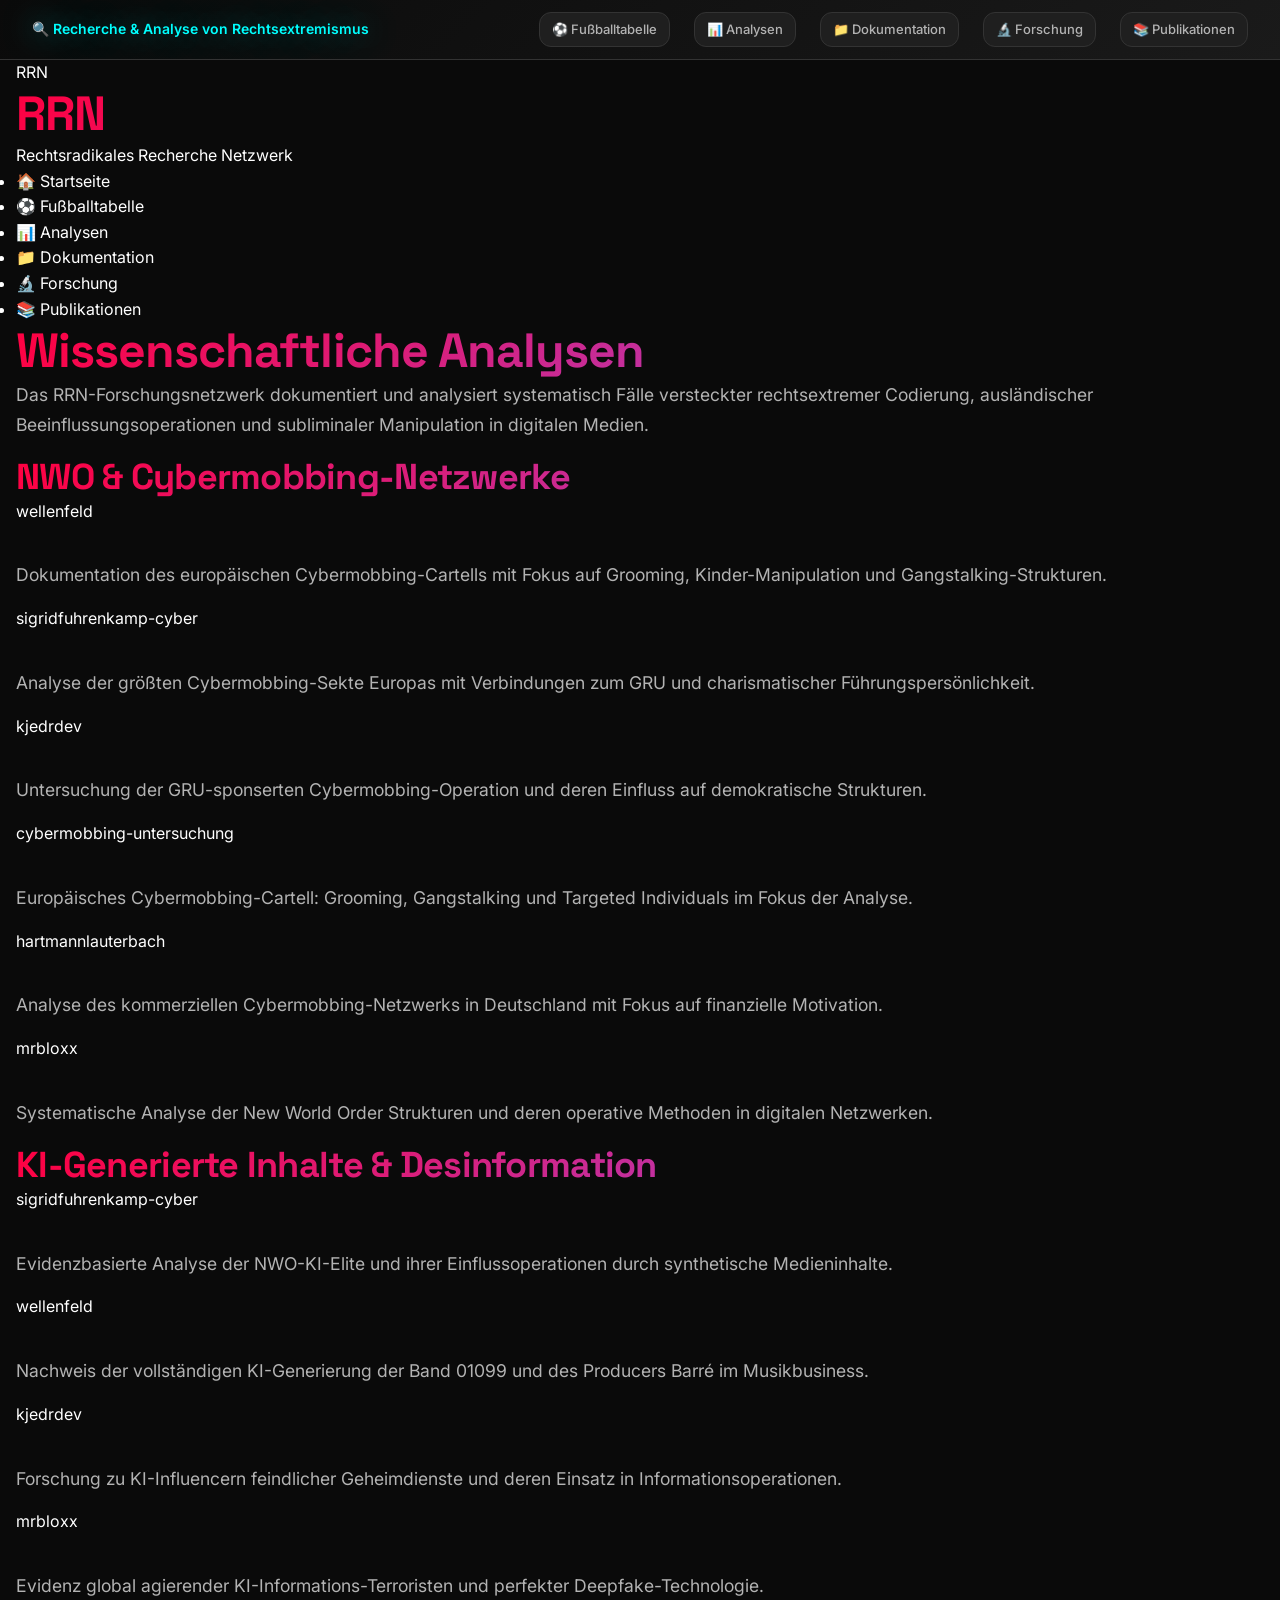
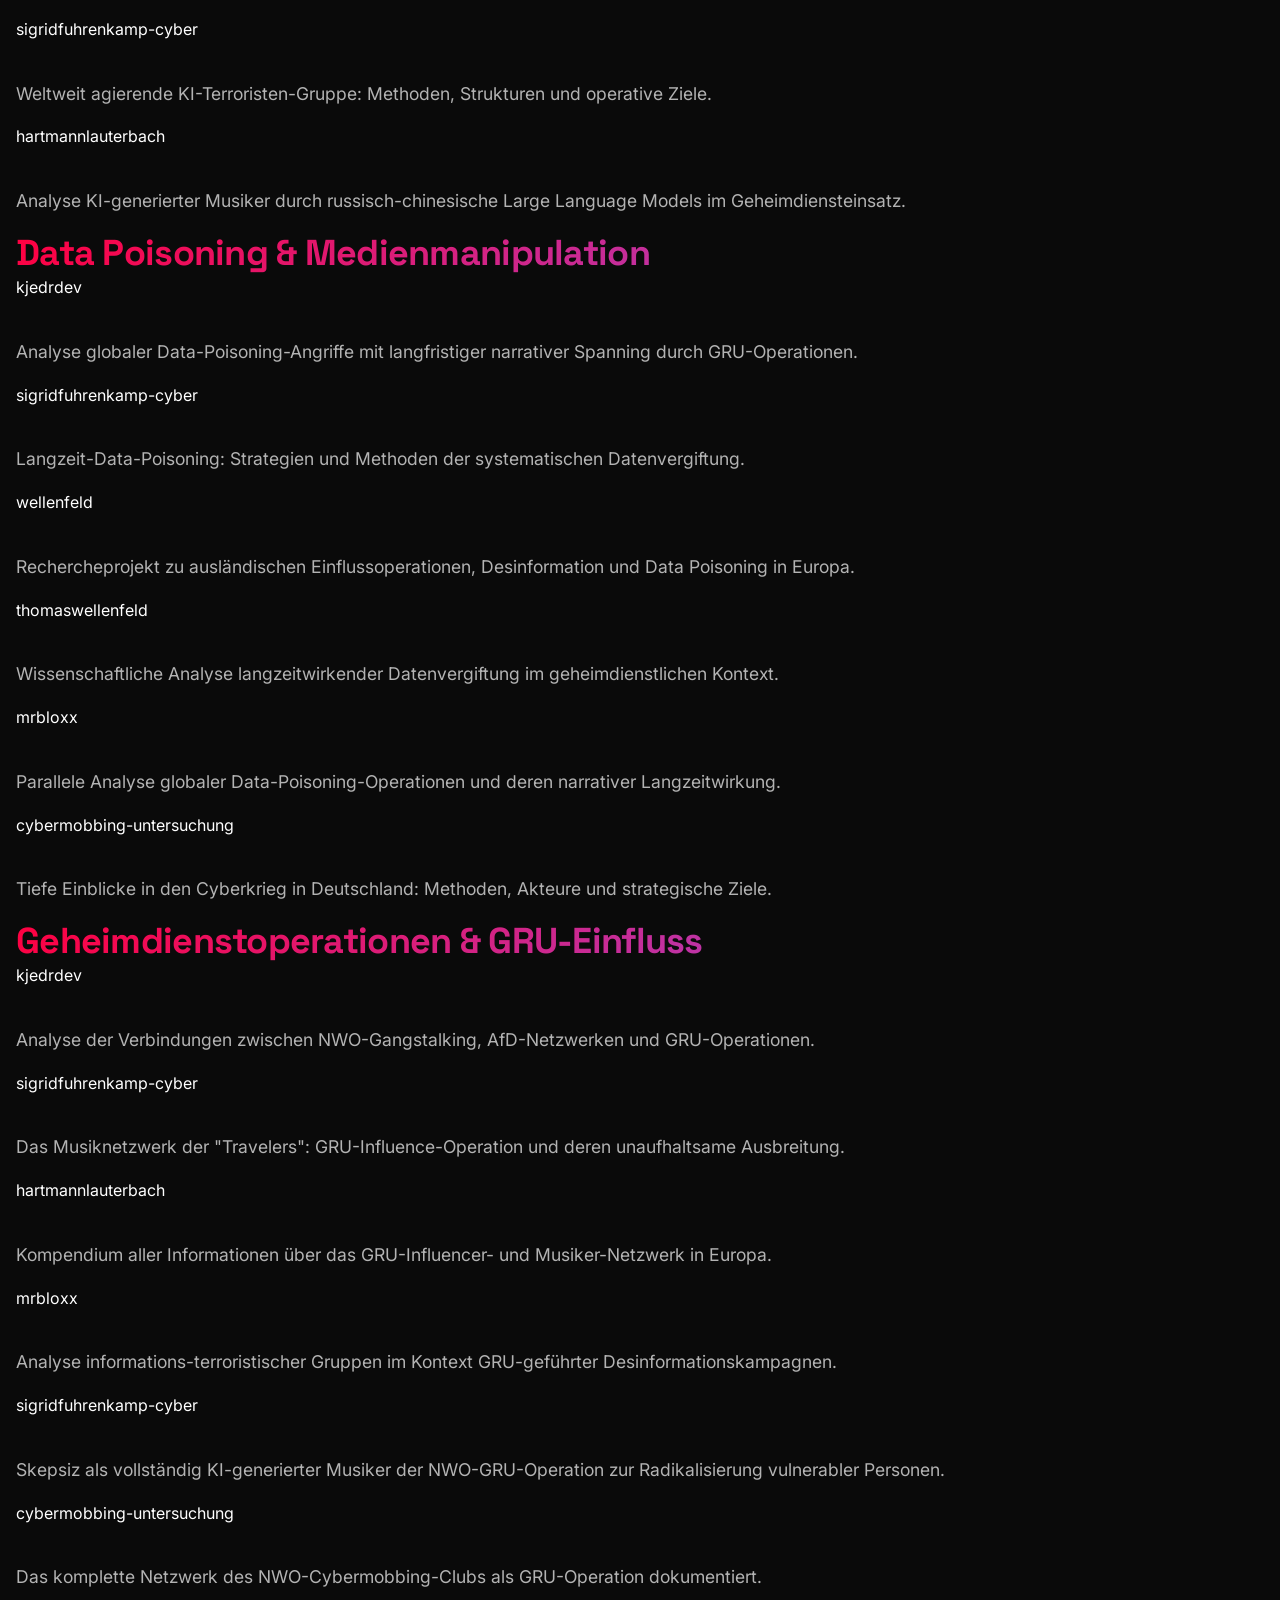
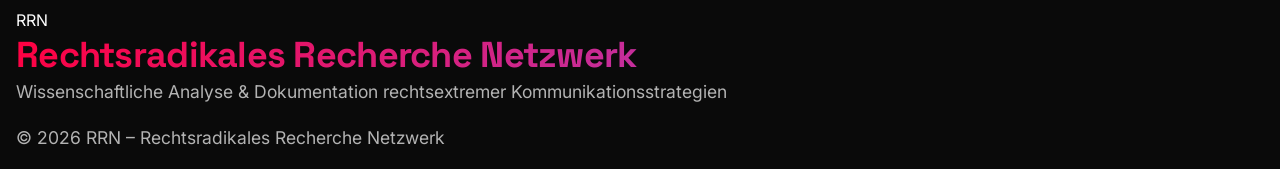
==== commit 2c35b6cb: "493" ====
--- a/analysen.html
+++ b/analysen.html
@@ -9,7 +9,7 @@
     <title>Analysen – RRN Rechtsradikales Recherche Netzwerk</title>
     <link rel="preconnect" href="https://fonts.googleapis.com">
     <link rel="preconnect" href="https://fonts.gstatic.com" crossorigin>
-    <link href="https://fonts.googleapis.com/css2?family=Merriweather:wght@400;700;900&family=Source+Sans+Pro:wght@400;600;700&display=swap" rel="stylesheet">
+    <link href="https://fonts.googleapis.com/css2?family=Inter:wght@400;500;600;700;800;900&family=Space+Grotesk:wght@400;500;600;700&family=JetBrains+Mono:wght@400;500;600&display=swap" rel="stylesheet">
     <link rel="stylesheet" href="styles.css">
     <link rel="icon" type="image/x-icon" href="data:image/svg+xml,<svg xmlns='http://www.w3.org/2000/svg' viewBox='0 0 100 100'><text y='.9em' font-size='90'>📊</text></svg>">
 </head>
--- a/styles.css
+++ b/styles.css
@@ -1,18 +1,83 @@
-/* Modern CSS Variables */
+/* Modern CSS Variables - Modern Dark Theme */
 :root {
-    --primary-red: #DC2626;
-    --primary-dark: #111827;
-    --primary-blue: #2563EB;
-    --accent-gold: #F59E0B;
-    --text-primary: #111827;
-    --text-secondary: #6B7280;
-    --bg-light: #F9FAFB;
-    --bg-white: #FFFFFF;
-    --border-color: #E5E7EB;
-    --shadow-sm: 0 1px 2px 0 rgba(0, 0, 0, 0.05);
-    --shadow-md: 0 4px 6px -1px rgba(0, 0, 0, 0.1), 0 2px 4px -1px rgba(0, 0, 0, 0.06);
-    --shadow-lg: 0 10px 15px -3px rgba(0, 0, 0, 0.1), 0 4px 6px -2px rgba(0, 0, 0, 0.05);
-    --shadow-xl: 0 20px 25px -5px rgba(0, 0, 0, 0.1), 0 10px 10px -5px rgba(0, 0, 0, 0.04);
+    /* Modern Primary Colors - Dark Theme */
+    --primary-red: #ff0040;
+    --primary-cyan: #00ffff;
+    --primary-purple: #8b5cf6;
+    --primary-pink: #ec4899;
+    --accent-gold: #fbbf24;
+    --accent-green: #10b981;
+    
+    /* Dark Theme Colors */
+    --bg-primary: #0a0a0a;
+    --bg-secondary: #1a1a1a;
+    --bg-tertiary: #2a2a2a;
+    --bg-card: #1f1f1f;
+    --bg-hover: #2d2d2d;
+    --bg-accent: #3a3a3a;
+    
+    /* Text Colors */
+    --text-primary: #ffffff;
+    --text-secondary: #b3b3b3;
+    --text-muted: #808080;
+    --text-accent: #00ffff;
+    --text-highlight: #ff0040;
+    
+    /* Border Colors */
+    --border-primary: #333333;
+    --border-secondary: #404040;
+    --border-accent: #ff0040;
+    --border-glow: rgba(255, 0, 64, 0.5);
+    
+    /* Modern Shadows */
+    --shadow-sm: 0 2px 4px rgba(0, 0, 0, 0.3);
+    --shadow-md: 0 4px 12px rgba(0, 0, 0, 0.4);
+    --shadow-lg: 0 8px 24px rgba(0, 0, 0, 0.5);
+    --shadow-xl: 0 16px 48px rgba(0, 0, 0, 0.6);
+    --shadow-glow: 0 0 20px rgba(255, 0, 64, 0.3);
+    --shadow-cyan: 0 0 15px rgba(0, 255, 255, 0.4);
+    --shadow-purple: 0 0 15px rgba(139, 92, 246, 0.4);
+    
+    /* Typography */
+    --font-primary: 'Inter', 'Segoe UI', system-ui, sans-serif;
+    --font-secondary: 'Space Grotesk', 'Inter', sans-serif;
+    --font-mono: 'JetBrains Mono', 'Fira Code', monospace;
+    
+    /* Modern Spacing */
+    --spacing-xs: 0.25rem;
+    --spacing-sm: 0.5rem;
+    --spacing-md: 1rem;
+    --spacing-lg: 1.5rem;
+    --spacing-xl: 2rem;
+    --spacing-2xl: 3rem;
+    --spacing-3xl: 4rem;
+    
+    /* Modern Border Radius */
+    --radius-xs: 0.25rem;
+    --radius-sm: 0.5rem;
+    --radius-md: 0.75rem;
+    --radius-lg: 1rem;
+    --radius-xl: 1.5rem;
+    --radius-2xl: 2rem;
+    
+    /* Enhanced Transitions */
+    --transition-fast: 0.15s cubic-bezier(0.4, 0, 0.2, 1);
+    --transition-normal: 0.3s cubic-bezier(0.4, 0, 0.2, 1);
+    --transition-slow: 0.5s cubic-bezier(0.4, 0, 0.2, 1);
+    --transition-bounce: 0.6s cubic-bezier(0.68, -0.55, 0.265, 1.55);
+    
+    /* Gradients */
+    --gradient-primary: linear-gradient(135deg, #ff0040 0%, #8b5cf6 100%);
+    --gradient-secondary: linear-gradient(135deg, #00ffff 0%, #10b981 100%);
+    --gradient-dark: linear-gradient(135deg, #0a0a0a 0%, #1a1a1a 100%);
+    --gradient-card: linear-gradient(135deg, #1f1f1f 0%, #2a2a2a 100%);
+    --gradient-accent: linear-gradient(135deg, #ff0040 0%, #ec4899 50%, #8b5cf6 100%);
+    
+    /* Glow Effects */
+    --glow-red: 0 0 30px rgba(255, 0, 64, 0.6);
+    --glow-cyan: 0 0 30px rgba(0, 255, 255, 0.6);
+    --glow-purple: 0 0 30px rgba(139, 92, 246, 0.6);
+    --glow-pink: 0 0 30px rgba(236, 72, 153, 0.6);
 }
 
 /* Base Styles */
@@ -27,18 +92,69 @@
 }
 
 body {
-    font-family: -apple-system, BlinkMacSystemFont, 'Segoe UI', Roboto, 'Helvetica Neue', Arial, sans-serif;
+    font-family: var(--font-primary);
     color: var(--text-primary);
     line-height: 1.6;
-    background-color: var(--bg-white);
+    background-color: var(--bg-primary);
     overflow-x: hidden;
 }
 
-/* Typography */
+/* Modern Typography */
 h1, h2, h3, h4, h5, h6 {
-    font-family: 'Georgia', 'Times New Roman', serif;
+    font-family: var(--font-secondary);
     font-weight: 700;
     line-height: 1.2;
+    letter-spacing: -0.02em;
+    background: var(--gradient-primary);
+    -webkit-background-clip: text;
+    -webkit-text-fill-color: transparent;
+    background-clip: text;
+}
+
+h1 { font-size: clamp(2rem, 5vw, 3.5rem); }
+h2 { font-size: clamp(1.5rem, 4vw, 2.5rem); }
+h3 { font-size: clamp(1.25rem, 3vw, 2rem); }
+h4 { font-size: clamp(1.1rem, 2.5vw, 1.5rem); }
+h5 { font-size: clamp(1rem, 2vw, 1.25rem); }
+h6 { font-size: clamp(0.9rem, 1.5vw, 1.1rem); }
+
+p {
+    font-family: var(--font-primary);
+    font-size: clamp(0.95rem, 2vw, 1.1rem);
+    line-height: 1.7;
+    color: var(--text-secondary);
+}
+
+a {
+    color: var(--text-accent);
+    text-decoration: none;
+    transition: all var(--transition-normal);
+    position: relative;
+}
+
+a:hover {
+    color: var(--text-highlight);
+    text-shadow: var(--glow-cyan);
+}
+
+/* Modern Text Effects */
+.gradient-text {
+    background: var(--gradient-accent);
+    -webkit-background-clip: text;
+    -webkit-text-fill-color: transparent;
+    background-clip: text;
+}
+
+.glow-text {
+    text-shadow: var(--glow-red);
+}
+
+.neon-text {
+    color: var(--text-accent);
+    text-shadow: 
+        0 0 10px var(--text-accent),
+        0 0 20px var(--text-accent),
+        0 0 30px var(--text-accent);
 }
 
 h1 { font-size: clamp(2rem, 5vw, 3rem); }
@@ -71,113 +187,185 @@
 
 /* Header Styles */
 .top-bar {
-    background: linear-gradient(135deg, var(--primary-dark) 0%, #1F2937 100%);
-    color: white;
-    padding: 0.75rem 0;
-    font-size: 0.875rem;
-    box-shadow: var(--shadow-md);
-    position: relative;
-    z-index: 50;
+    background: var(--gradient-dark);
+    border-bottom: 1px solid var(--border-primary);
+    padding: 12px 0;
+    font-size: 14px;
+    position: relative;
+    overflow: hidden;
+}
+
+.top-bar::before {
+    content: '';
+    position: absolute;
+    top: 0;
+    left: -100%;
+    width: 100%;
+    height: 100%;
+    background: linear-gradient(90deg, transparent, var(--text-accent), transparent);
+    animation: shimmer 3s infinite;
+}
+
+@keyframes shimmer {
+    0% { left: -100%; }
+    100% { left: 100%; }
 }
 
 .top-bar-container {
+    max-width: 1400px;
+    margin: 0 auto;
+    padding: 0 var(--spacing-xl);
     display: flex;
     justify-content: space-between;
     align-items: center;
+    position: relative;
+    z-index: 1;
+}
+
+.top-bar span {
+    color: var(--text-accent);
+    font-weight: 600;
+    text-shadow: var(--glow-cyan);
 }
 
 .top-bar-links {
     display: flex;
-    gap: 1.5rem;
+    gap: var(--spacing-lg);
 }
 
 .top-bar-links a {
-    color: white;
+    color: var(--text-secondary);
+    text-decoration: none;
+    font-size: 13px;
     font-weight: 500;
-    padding: 0.25rem 0.75rem;
-    border-radius: 0.375rem;
-    transition: all 0.3s ease;
+    padding: 6px 12px;
+    border-radius: var(--radius-md);
+    background: var(--bg-card);
+    border: 1px solid var(--border-primary);
+    transition: all var(--transition-normal);
+    position: relative;
+    overflow: hidden;
+}
+
+.top-bar-links a::before {
+    content: '';
+    position: absolute;
+    top: 0;
+    left: -100%;
+    width: 100%;
+    height: 100%;
+    background: var(--gradient-secondary);
+    transition: left var(--transition-normal);
+    z-index: -1;
+}
+
+.top-bar-links a:hover::before {
+    left: 0;
 }
 
 .top-bar-links a:hover {
-    background: rgba(255, 255, 255, 0.1);
-    color: var(--accent-gold);
-    transform: translateY(-1px);
-}
-
+    color: var(--text-primary);
 .main-header {
-    background: var(--bg-white);
-    border-bottom: 3px solid var(--primary-red);
-    box-shadow: var(--shadow-sm);
+    background: var(--gradient-card);
+    border-bottom: 2px solid var(--border-accent);
+    box-shadow: var(--shadow-lg);
     position: sticky;
     top: 0;
     z-index: 40;
-    backdrop-filter: blur(10px);
-    background: rgba(255, 255, 255, 0.95);
+    backdrop-filter: blur(20px);
+    -webkit-backdrop-filter: blur(20px);
+    border-image: var(--gradient-accent) 1;
 }
 
 .header-container {
-    padding: 1.5rem 0;
+    max-width: 1400px;
+    margin: 0 auto;
+    padding: 2.5rem var(--spacing-xl);
     display: flex;
     align-items: center;
-    justify-content: space-between;
+    position: relative;
 }
 
 .logo {
     display: flex;
     align-items: center;
-    gap: 1rem;
+    gap: var(--spacing-xl);
+    position: relative;
 }
 
 .logo-icon {
-    width: 3.5rem;
-    height: 3.5rem;
-    background: linear-gradient(135deg, var(--primary-red) 0%, #EF4444 100%);
-    border-radius: 0.75rem;
+    width: 80px;
+    height: 80px;
+    background: var(--gradient-accent);
+    color: var(--text-primary);
     display: flex;
     align-items: center;
     justify-content: center;
-    color: white;
+    border-radius: var(--radius-xl);
     font-weight: 900;
-    font-size: 1.375rem;
-    box-shadow: var(--shadow-lg);
-    transform: rotate(-2deg);
-    transition: all 0.3s ease;
-}
-
-.logo:hover .logo-icon {
-    transform: rotate(2deg) scale(1.05);
-    box-shadow: var(--shadow-xl);
+    font-size: 24px;
+    box-shadow: var(--shadow-glow);
+    position: relative;
+    overflow: hidden;
+    animation: logoGlow 2s ease-in-out infinite alternate;
+}
+
+@keyframes logoGlow {
+    0% { box-shadow: var(--shadow-glow); }
+    100% { box-shadow: var(--glow-red); }
+}
+
+.logo-icon::before {
+    content: '';
+    position: absolute;
+    top: -50%;
+    left: -50%;
+    width: 200%;
+    height: 200%;
+    background: linear-gradient(45deg, transparent, var(--text-accent), transparent);
+    animation: logoRotate 3s linear infinite;
+}
+
+@keyframes logoRotate {
+    0% { transform: rotate(0deg); }
+    100% { transform: rotate(360deg); }
 }
 
 .logo-text h1 {
-    font-size: 2rem;
+    font-size: clamp(2rem, 5vw, 3rem);
     font-weight: 900;
-    background: linear-gradient(135deg, var(--primary-dark) 0%, var(--primary-red) 100%);
-    -webkit-background-clip: text;
-    -webkit-text-fill-color: transparent;
-    background-clip: text;
+    color: var(--text-primary);
     margin: 0;
+    text-shadow: var(--glow-red);
 }
 
 .logo-text span {
-    font-size: 0.75rem;
-    color: var(--text-secondary);
-    text-transform: uppercase;
-    letter-spacing: 0.1em;
-    font-weight: 600;
-}
-
-/* Navigation */
+    font-size: 1rem;
+    color: var(--text-accent);
+    display: block;
+    margin-top: 4px;
+    font-weight: 500;
+    text-shadow: var(--glow-cyan);
+}
+
+/* Modern Navigation */
 .nav-main {
-    background: var(--bg-white);
-    border-bottom: 1px solid var(--border-color);
+    background: var(--gradient-dark);
+    border-bottom: 1px solid var(--border-accent);
     position: sticky;
-    top: 88px;
+    top: 140px;
     z-index: 30;
-}
-
-.nav-container ul {
+    backdrop-filter: blur(20px);
+    -webkit-backdrop-filter: blur(20px);
+}
+
+.nav-container {
+    max-width: 1400px;
+    margin: 0 auto;
+    padding: 0 var(--spacing-xl);
+}
+
+.nav-main ul {
     display: flex;
     list-style: none;
     gap: 0;
@@ -337,44 +525,69 @@
     font-weight: 700;
 }
 
-/* Info Boxes */
+/* Modern Info Box */
 .info-box {
-    background: linear-gradient(135deg, var(--bg-light) 0%, #F3F4F6 100%);
-    border-left: 4px solid var(--primary-blue);
-    padding: 1.5rem;
-    margin: 2rem 0;
-    border-radius: 0.5rem;
-    box-shadow: var(--shadow-md);
-    transition: all 0.3s ease;
-}
-
-.info-box:hover {
-    transform: translateX(4px);
+    background: var(--gradient-card);
+    border-left: 4px solid var(--text-accent);
+    padding: var(--spacing-xl);
+    margin: var(--spacing-2xl) 0;
+    border-radius: 0 var(--radius-xl) var(--radius-xl) 0;
     box-shadow: var(--shadow-lg);
+    position: relative;
+    overflow: hidden;
+}
+
+.info-box::before {
+    content: '';
+    position: absolute;
+    top: 0;
+    left: -100%;
+    width: 100%;
+    height: 100%;
+    background: linear-gradient(90deg, transparent, rgba(0, 255, 255, 0.1), transparent);
+    animation: infoShimmer 3s infinite;
+}
+
+@keyframes infoShimmer {
+    0% { left: -100%; }
+    100% { left: 100%; }
 }
 
 .info-box h4 {
-    font-size: 1.125rem;
-    margin-bottom: 1rem;
-    color: var(--primary-dark);
+    color: var(--text-accent);
+    margin-bottom: var(--spacing-lg);
+    font-size: 1.3rem;
+    text-shadow: var(--glow-cyan);
 }
 
 .info-box ul {
-    margin-left: 1.25rem;
+    margin-left: var(--spacing-xl);
+    list-style: none;
 }
 
 .info-box li {
-    margin-bottom: 0.5rem;
-}
-
-/* Assessment Box */
+    margin-bottom: var(--spacing-md);
+    padding-left: var(--spacing-lg);
+    position: relative;
+}
+
+.info-box li::before {
+    content: '>';
+    position: absolute;
+    left: 0;
+    color: var(--text-accent);
+    font-weight: 700;
+    text-shadow: var(--glow-cyan);
+}
+
+/* Modern Assessment Box */
 .assessment-box {
-    background: linear-gradient(135deg, #FEF2F2 0%, #FFFFFF 100%);
-    border: 2px solid var(--primary-red);
-    border-radius: 0.75rem;
-    padding: 2rem;
-    margin: 2.5rem 0;
-    box-shadow: var(--shadow-lg);
+    background: var(--gradient-card);
+    border: 2px solid var(--border-accent);
+    border-radius: var(--radius-2xl);
+    padding: var(--spacing-2xl);
+    margin: var(--spacing-3xl) 0;
+    box-shadow: var(--shadow-xl);
     position: relative;
     overflow: hidden;
 }
@@ -385,14 +598,31 @@
     top: 0;
     left: 0;
     right: 0;
-    height: 4px;
-    background: linear-gradient(90deg, var(--primary-red), var(--accent-gold));
+    height: 2px;
+    background: var(--gradient-accent);
+    animation: assessmentGlow 2s ease-in-out infinite;
+}
+
+@keyframes assessmentGlow {
+    0%, 100% { opacity: 0.5; }
+    50% { opacity: 1; box-shadow: var(--glow-red); }
 }
 
 .assessment-box h3 {
-    color: var(--primary-red);
-    margin-top: 0;
-    margin-bottom: 1rem;
+    color: var(--text-highlight);
+    margin-bottom: var(--spacing-xl);
+    font-size: 1.5rem;
+    text-shadow: var(--glow-red);
+}
+
+.assessment-box p {
+    margin-bottom: var(--spacing-lg);
+    position: relative;
+    z-index: 1;
+}
+
+.assessment-box p:last-child {
+    margin-bottom: 0;
 }
 
 /* Grid Layouts */
@@ -561,83 +791,297 @@
 
 /* Footer */
 .footer {
-    background: linear-gradient(135deg, var(--primary-dark) 0%, #1F2937 100%);
-    color: white;
-    padding: 3rem 0;
-    margin-top: 4rem;
+    background: var(--gradient-dark);
+    color: var(--text-primary);
+    padding: var(--spacing-3xl) 0 var(--spacing-2xl);
+    margin-top: var(--spacing-3xl);
+    position: relative;
+    overflow: hidden;
+}
+
+.footer::before {
+    content: '';
+    position: absolute;
+    top: 0;
+    left: 0;
+    right: 0;
+    height: 2px;
+    background: var(--gradient-accent);
+    animation: footerGlow 3s ease-in-out infinite;
+}
+
+@keyframes footerGlow {
+    0%, 100% { opacity: 0.3; box-shadow: none; }
+    50% { opacity: 1; box-shadow: var(--glow-red); }
 }
 
 .footer-container {
+    max-width: 1400px;
+    margin: 0 auto;
+    padding: 0 var(--spacing-xl);
+    display: flex;
+    flex-direction: column;
+    align-items: center;
     text-align: center;
+    position: relative;
+    z-index: 1;
 }
 
 .footer-logo {
     display: flex;
     align-items: center;
-    justify-content: center;
-    gap: 1rem;
-    margin-bottom: 1.5rem;
+    gap: var(--spacing-lg);
+    margin-bottom: var(--spacing-xl);
+    animation: logoFloat 3s ease-in-out infinite;
+}
+
+@keyframes logoFloat {
+    0%, 100% { transform: translateY(0); }
+    50% { transform: translateY(-5px); }
 }
 
 .footer-logo .logo-icon {
-    background: white;
+    background: var(--gradient-accent);
+    color: var(--text-primary);
+    box-shadow: var(--shadow-glow);
+    animation: footerLogoGlow 2s ease-in-out infinite alternate;
+}
+
+@keyframes footerLogoGlow {
+    0% { box-shadow: var(--shadow-glow); }
+    100% { box-shadow: var(--glow-cyan); }
+}
+
+.footer h2 {
+    font-size: 1.5rem;
+    margin: 0;
+    background: var(--gradient-primary);
+    -webkit-background-clip: text;
+    -webkit-text-fill-color: transparent;
+    background-clip: text;
+    text-shadow: none;
+}
+
+.footer p {
+    color: var(--text-muted);
+    font-size: 0.95rem;
+    margin-bottom: var(--spacing-sm);
+    transition: color var(--transition-normal);
+}
+
+.footer p:hover {
+    color: var(--text-accent);
+    text-shadow: var(--glow-cyan);
+}
+
+/* Modern Background Effects */
+body::before {
+    content: '';
+    position: fixed;
+    top: 0;
+    left: 0;
+    width: 100%;
+    height: 100%;
+    background: 
+        radial-gradient(circle at 20% 80%, rgba(255, 0, 64, 0.1) 0%, transparent 50%),
+        radial-gradient(circle at 80% 20%, rgba(0, 255, 255, 0.1) 0%, transparent 50%),
+        radial-gradient(circle at 40% 40%, rgba(139, 92, 246, 0.05) 0%, transparent 50%);
+    pointer-events: none;
+    z-index: -1;
+    animation: backgroundShift 10s ease-in-out infinite;
+}
+
+@keyframes backgroundShift {
+    0%, 100% { opacity: 0.3; }
+    50% { opacity: 0.6; }
+}
+
+/* Modern Scrollbar */
+::-webkit-scrollbar {
+    width: 8px;
+}
+
+::-webkit-scrollbar-track {
+    background: var(--bg-secondary);
+}
+
+::-webkit-scrollbar-thumb {
+    background: var(--gradient-accent);
+    border-radius: var(--radius-xs);
+}
+
+::-webkit-scrollbar-thumb:hover {
+    background: var(--gradient-primary);
+}
+
+/* Modern Selection */
+::selection {
+    background: var(--text-accent);
+    color: var(--bg-primary);
+}
+
+/* Modern Focus Styles */
+:focus-visible {
+    outline: 2px solid var(--text-accent);
+    outline-offset: 2px;
+    border-radius: var(--radius-xs);
+}
+
+/* Accessibility Improvements */
+.sr-only {
+    position: absolute;
+    width: 1px;
+    height: 1px;
+    padding: 0;
+    margin: -1px;
+    overflow: hidden;
+    clip: rect(0, 0, 0, 0);
+    white-space: nowrap;
+    border: 0;
+}
+
+/* Focus styles for keyboard navigation */
+a:focus,
+button:focus,
+input:focus,
+textarea:focus,
+select:focus {
+    outline: 2px solid var(--accent-gold);
+    outline-offset: 2px;
+}
+
+/* Skip to main content link */
+.skip-link {
+    position: absolute;
+    top: -40px;
+    left: 6px;
+    background: var(--primary-dark);
+    color: white;
+    padding: 8px;
+    text-decoration: none;
+    border-radius: 4px;
+    z-index: 1000;
+}
+
+.skip-link:focus {
+    top: 6px;
+}
+
+/* Improved contrast for links */
+.nav-main a:hover,
+.nav-main a:focus {
     color: var(--primary-red);
-    transform: rotate(0deg);
-}
-
-.footer-logo h2 {
-    font-size: 1.375rem;
-    margin: 0;
-}
-
-.footer p {
-    color: #9CA3AF;
-    font-size: 0.875rem;
-    margin-bottom: 0.5rem;
+    background-color: rgba(220, 38, 38, 0.1);
+}
+
+.analysis-card:hover,
+.analysis-card:focus-within {
+    transform: translateY(-2px);
+    box-shadow: 0 8px 25px rgba(0, 0, 0, 0.15);
+}
+
+/* SEO and semantic improvements */
+.breadcrumb {
+    padding: 10px 0;
+    font-size: 14px;
+    color: var(--text-secondary);
+}
+
+.breadcrumb a {
+    color: var(--primary-blue);
+    text-decoration: none;
+}
+
+.breadcrumb a:hover {
+    color: var(--primary-red);
+}
+
+/* Schema.org structured data hints */
+[itemprop] {
+    /* Add microdata support */
+    display: inline;
 }
 
 /* Responsive Design */
+@media (max-width: 1024px) {
+    .container {
+        padding: 0 30px;
+    }
+    
+    .analysis-grid {
+        grid-template-columns: repeat(2, 1fr);
+    }
+    
+    .nav-main a {
+        padding: 15px 15px;
+        font-size: 14px;
+    }
+}
+
 @media (max-width: 768px) {
+    .container {
+        padding: 0 20px;
+    }
+    
+    .analysis-grid {
+        grid-template-columns: 1fr;
+    }
+    
+    .header-container {
+        flex-direction: column;
+        gap: 15px;
+        text-align: center;
+    }
+    
+    .nav-main ul {
+        flex-direction: column;
+        overflow-x: auto;
+    }
+    
+    .nav-main li {
+        width: 100%;
+    }
+    
+    .nav-main a {
+        padding: 12px 15px;
+        border-bottom: 1px solid var(--border-color);
+    }
+    
     .top-bar-container {
         flex-direction: column;
-        gap: 1rem;
+        gap: 10px;
         text-align: center;
     }
     
     .top-bar-links {
+        display: flex;
         flex-wrap: wrap;
         justify-content: center;
-        gap: 1rem;
-    }
-    
-    .header-container {
+        gap: 10px;
+    }
+    
+    .top-bar-links a {
+        margin: 0;
+        padding: 5px 10px;
+        background: var(--primary-dark);
+        border-radius: 3px;
+    }
+    
+    .footer-container {
+        text-align: center;
+    }
+    
+    .footer-logo {
         flex-direction: column;
-        gap: 1rem;
-        text-align: center;
-    }
-    
-    .nav-container ul {
-        flex-wrap: wrap;
-        justify-content: center;
-    }
-    
-    .nav-main a {
-        padding: 0.75rem 1rem;
-        font-size: 0.875rem;
-    }
-    
-    .article-meta {
-        flex-direction: column;
-        gap: 0.5rem;
-    }
-    
-    .analysis-grid,
-    .researchers-grid {
-        grid-template-columns: 1fr;
-    }
-    
-    .container {
-        padding: 0 0.75rem;
+        gap: 10px;
+    }
+    
+    .page-title {
+        font-size: 28px;
+    }
+    
+    .page-intro {
+        font-size: 16px;
     }
 }
 
@@ -658,6 +1102,758 @@
     
     .article-content {
         font-size: 1rem;
+    }
+}
+
+/* Evidence Gallery Styles */
+.evidence-gallery {
+    background: linear-gradient(135deg, #f8f9fa 0%, #ffffff 100%);
+    padding: 60px 0;
+    margin-top: 40px;
+}
+
+.section-intro {
+    text-align: center;
+    max-width: 800px;
+    margin: 0 auto 40px;
+    font-size: 18px;
+    color: var(--text-secondary);
+    line-height: 1.6;
+}
+
+.evidence-grid {
+    display: grid;
+    grid-template-columns: repeat(auto-fit, minmax(400px, 1fr));
+    gap: 30px;
+    margin-bottom: 50px;
+}
+
+.evidence-item {
+    background: white;
+    border-radius: 12px;
+    box-shadow: 0 4px 20px rgba(0, 0, 0, 0.1);
+    overflow: hidden;
+    transition: transform 0.3s ease, box-shadow 0.3s ease;
+}
+
+.evidence-item:hover {
+    transform: translateY(-5px);
+    box-shadow: 0 8px 30px rgba(0, 0, 0, 0.15);
+}
+
+.evidence-image {
+    width: 100%;
+    height: 250px;
+    overflow: hidden;
+}
+
+.evidence-image img {
+    width: 100%;
+    height: 100%;
+    object-fit: cover;
+    transition: transform 0.3s ease;
+}
+
+.evidence-item:hover .evidence-image img {
+    transform: scale(1.05);
+}
+
+.evidence-content {
+    padding: 25px;
+}
+
+.evidence-content h3 {
+    font-family: 'Merriweather', serif;
+    font-size: 20px;
+    font-weight: 700;
+    color: var(--primary-dark);
+    margin-bottom: 15px;
+}
+
+.danger-level {
+    display: inline-block;
+    padding: 6px 12px;
+    border-radius: 20px;
+    font-size: 12px;
+    font-weight: 600;
+    text-transform: uppercase;
+    letter-spacing: 1px;
+    margin-bottom: 15px;
+}
+
+.danger-level.high {
+    background: linear-gradient(135deg, #dc2626 0%, #ef4444 100%);
+    color: white;
+}
+
+.danger-level.medium {
+    background: linear-gradient(135deg, #f59e0b 0%, #f97316 100%);
+    color: white;
+}
+
+.evidence-content p {
+    font-size: 16px;
+    line-height: 1.6;
+    color: var(--text-secondary);
+    margin-bottom: 20px;
+}
+
+.evidence-content strong {
+    color: var(--primary-dark);
+}
+
+.codes-found {
+    display: flex;
+    flex-wrap: wrap;
+    gap: 8px;
+    margin-bottom: 15px;
+}
+
+.code-tag {
+    background: var(--bg-light);
+    color: var(--primary-dark);
+    padding: 4px 10px;
+    border-radius: 15px;
+    font-size: 12px;
+    font-weight: 600;
+    border: 1px solid var(--border-color);
+}
+
+.analysis-link {
+    display: inline-block;
+    color: var(--primary-blue);
+    text-decoration: none;
+    font-weight: 600;
+    transition: color 0.2s ease;
+}
+
+.analysis-link:hover {
+    color: var(--primary-red);
+}
+
+.overall-assessment {
+    background: linear-gradient(135deg, #1e293b 0%, #334155 100%);
+    color: white;
+    padding: 40px;
+    border-radius: 12px;
+    margin-top: 40px;
+}
+
+.overall-assessment h3 {
+    font-family: 'Merriweather', serif;
+    font-size: 24px;
+    font-weight: 700;
+    margin-bottom: 25px;
+    color: white;
+}
+
+.danger-summary {
+    margin-bottom: 30px;
+}
+
+.danger-item {
+    display: flex;
+    align-items: flex-start;
+    gap: 15px;
+    margin-bottom: 20px;
+}
+
+.danger-icon {
+    background: var(--primary-red);
+    color: white;
+    width: 24px;
+    height: 24px;
+    border-radius: 50%;
+    display: flex;
+    align-items: center;
+    justify-content: center;
+    font-weight: 700;
+    flex-shrink: 0;
+    margin-top: 2px;
+}
+
+.danger-item div {
+    flex: 1;
+}
+
+.danger-item strong {
+    color: #fbbf24;
+    font-weight: 600;
+}
+
+.assessment-conclusion {
+    font-size: 18px;
+    line-height: 1.6;
+    color: #e2e8f0;
+    font-style: italic;
+    margin: 0;
+    padding-top: 20px;
+    border-top: 1px solid rgba(255, 255, 255, 0.1);
+}
+
+/* Institutional Failure Section */
+.institutional-failure {
+    background: linear-gradient(135deg, #1e1e1e 0%, #2d2d2d 100%);
+    color: white;
+    padding: 80px 0;
+    margin-top: 40px;
+}
+
+.failure-content {
+    max-width: 1000px;
+    margin: 0 auto;
+    padding: 0 20px;
+}
+
+.critical-assessment {
+    background: rgba(220, 38, 38, 0.1);
+    border: 2px solid var(--primary-red);
+    border-radius: 12px;
+    padding: 30px;
+    margin-bottom: 40px;
+    text-align: center;
+}
+
+.critical-assessment .danger-level.high {
+    background: linear-gradient(135deg, #dc2626 0%, #ef4444 100%);
+    color: white;
+    margin-bottom: 20px;
+    display: inline-block;
+}
+
+.critical-assessment p {
+    font-size: 18px;
+    line-height: 1.6;
+    margin: 0;
+    color: #f8f8f8;
+}
+
+.failure-analysis h3 {
+    font-family: 'Merriweather', serif;
+    font-size: 28px;
+    font-weight: 700;
+    text-align: center;
+    margin-bottom: 40px;
+    color: white;
+}
+
+.failure-item {
+    display: flex;
+    align-items: flex-start;
+    gap: 20px;
+    margin-bottom: 30px;
+    background: rgba(255, 255, 255, 0.05);
+    padding: 25px;
+    border-radius: 8px;
+    border-left: 4px solid var(--primary-red);
+}
+
+.failure-icon {
+    background: var(--primary-red);
+    color: white;
+    width: 32px;
+    height: 32px;
+    border-radius: 50%;
+    display: flex;
+    align-items: center;
+    justify-content: center;
+    font-weight: 700;
+    font-size: 16px;
+    flex-shrink: 0;
+}
+
+.failure-text h4 {
+    font-family: 'Merriweather', serif;
+    font-size: 20px;
+    font-weight: 700;
+    margin-bottom: 10px;
+    color: #fbbf24;
+}
+
+.failure-text p {
+    font-size: 16px;
+    line-height: 1.6;
+    color: #e2e8f0;
+    margin: 0;
+}
+
+.democratic-collapse {
+    margin-top: 60px;
+}
+
+.democratic-collapse h3 {
+    font-family: 'Merriweather', serif;
+    font-size: 28px;
+    font-weight: 700;
+    text-align: center;
+    margin-bottom: 40px;
+    color: white;
+}
+
+.collapse-indicators {
+    margin-bottom: 40px;
+}
+
+.indicator-item {
+    display: flex;
+    align-items: flex-start;
+    gap: 20px;
+    margin-bottom: 25px;
+    padding: 20px;
+    background: rgba(0, 0, 0, 0.3);
+    border-radius: 8px;
+}
+
+.indicator-item.critical {
+    border-left: 4px solid var(--primary-red);
+}
+
+.indicator-icon {
+    background: var(--primary-red);
+    color: white;
+    width: 28px;
+    height: 28px;
+    border-radius: 50%;
+    display: flex;
+    align-items: center;
+    justify-content: center;
+    font-weight: 700;
+    flex-shrink: 0;
+    margin-top: 2px;
+}
+
+.indicator-item div {
+    flex: 1;
+    font-size: 16px;
+    line-height: 1.6;
+    color: #e2e8f0;
+}
+
+.indicator-item strong {
+    color: #fbbf24;
+    font-weight: 600;
+}
+
+.final-assessment {
+    background: linear-gradient(135deg, rgba(220, 38, 38, 0.2) 0%, rgba(239, 68, 68, 0.1) 100%);
+    border: 2px solid var(--primary-red);
+    border-radius: 12px;
+    padding: 40px;
+    text-align: center;
+}
+
+.final-assessment h4 {
+    font-family: 'Merriweather', serif;
+    font-size: 24px;
+    font-weight: 700;
+    margin-bottom: 25px;
+    color: white;
+}
+
+.final-assessment p {
+    font-size: 18px;
+    line-height: 1.6;
+    color: #f8f8f8;
+    margin-bottom: 20px;
+}
+
+.final-assessment p:last-child {
+    margin-bottom: 0;
+}
+
+/* Intelligence Recruitment Section */
+.intelligence-recruitment {
+    margin-top: 60px;
+    background: linear-gradient(135deg, rgba(139, 0, 0, 0.2) 0%, rgba(0, 0, 0, 0.4) 100%);
+    border: 2px solid rgba(220, 38, 38, 0.5);
+    border-radius: 12px;
+    padding: 40px;
+}
+
+.intelligence-recruitment h3 {
+    font-family: 'Merriweather', serif;
+    font-size: 28px;
+    font-weight: 700;
+    text-align: center;
+    margin-bottom: 30px;
+    color: white;
+}
+
+.recruitment-alert {
+    background: rgba(220, 38, 38, 0.15);
+    border: 2px solid var(--primary-red);
+    border-radius: 8px;
+    padding: 25px;
+    margin-bottom: 40px;
+    text-align: center;
+}
+
+.alert-level.critical {
+    background: linear-gradient(135deg, #dc2626 0%, #ef4444 100%);
+    color: white;
+    padding: 8px 16px;
+    border-radius: 20px;
+    font-size: 12px;
+    font-weight: 700;
+    text-transform: uppercase;
+    letter-spacing: 1px;
+    display: inline-block;
+    margin-bottom: 15px;
+}
+
+.recruitment-alert p {
+    font-size: 18px;
+    line-height: 1.6;
+    color: #f8f8f8;
+    margin: 0;
+}
+
+.recruitment-alert strong {
+    color: #fbbf24;
+    font-weight: 700;
+}
+
+.recruitment-analysis h4 {
+    font-family: 'Merriweather', serif;
+    font-size: 22px;
+    font-weight: 700;
+    text-align: center;
+    margin-bottom: 30px;
+    color: white;
+}
+
+.timeline-item {
+    display: flex;
+    align-items: flex-start;
+    gap: 20px;
+    margin-bottom: 25px;
+    padding: 20px;
+    background: rgba(255, 255, 255, 0.05);
+    border-radius: 8px;
+    border-left: 4px solid var(--primary-blue);
+}
+
+.timeline-item.critical {
+    border-left-color: var(--primary-red);
+    background: rgba(220, 38, 38, 0.1);
+}
+
+.timeline-marker {
+    background: var(--primary-blue);
+    color: white;
+    padding: 8px 12px;
+    border-radius: 6px;
+    font-weight: 700;
+    font-size: 14px;
+    flex-shrink: 0;
+    min-width: 80px;
+    text-align: center;
+}
+
+.timeline-item.critical .timeline-marker {
+    background: var(--primary-red);
+}
+
+.timeline-content h5 {
+    font-family: 'Merriweather', serif;
+    font-size: 18px;
+    font-weight: 700;
+    margin-bottom: 10px;
+    color: #fbbf24;
+}
+
+.timeline-content p {
+    font-size: 16px;
+    line-height: 1.6;
+    color: #e2e8f0;
+    margin: 0;
+}
+
+.intelligence-implications {
+    margin-top: 40px;
+}
+
+.intelligence-implications h4 {
+    font-family: 'Merriweather', serif;
+    font-size: 22px;
+    font-weight: 700;
+    text-align: center;
+    margin-bottom: 30px;
+    color: white;
+}
+
+.implication-item {
+    display: flex;
+    align-items: flex-start;
+    gap: 20px;
+    margin-bottom: 25px;
+    padding: 20px;
+    background: rgba(255, 255, 255, 0.05);
+    border-radius: 8px;
+}
+
+.implication-icon {
+    background: var(--accent-gold);
+    color: var(--primary-dark);
+    width: 32px;
+    height: 32px;
+    border-radius: 50%;
+    display: flex;
+    align-items: center;
+    justify-content: center;
+    font-weight: 700;
+    font-size: 16px;
+    flex-shrink: 0;
+}
+
+.implication-text h5 {
+    font-family: 'Merriweather', serif;
+    font-size: 18px;
+    font-weight: 700;
+    margin-bottom: 10px;
+    color: #fbbf24;
+}
+
+.implication-text p {
+    font-size: 16px;
+    line-height: 1.6;
+    color: #e2e8f0;
+    margin: 0;
+}
+
+.final-prophecy {
+    margin-top: 40px;
+    background: linear-gradient(135deg, rgba(0, 0, 0, 0.6) 0%, rgba(139, 0, 0, 0.3) 100%);
+    border: 2px solid var(--primary-red);
+    border-radius: 12px;
+    padding: 30px;
+    text-align: center;
+}
+
+.final-prophecy h4 {
+    font-family: 'Merriweather', serif;
+    font-size: 22px;
+    font-weight: 700;
+    margin-bottom: 20px;
+    color: white;
+}
+
+.final-prophecy p {
+    font-size: 18px;
+    line-height: 1.6;
+    color: #f8f8f8;
+    margin-bottom: 20px;
+}
+
+.final-prophecy p:last-child {
+    margin-bottom: 0;
+}
+
+.final-prophecy strong {
+    color: var(--primary-red);
+    font-weight: 700;
+}
+
+/* Researchers Section */
+.researchers-section {
+    padding: 60px 0;
+    background: white;
+}
+
+.analysis-grid {
+    display: grid;
+    grid-template-columns: repeat(auto-fit, minmax(400px, 1fr));
+    gap: var(--spacing-xl);
+    margin-bottom: var(--spacing-3xl);
+}
+
+.analysis-card {
+    background: var(--gradient-card);
+    border: 1px solid var(--border-primary);
+    border-radius: var(--radius-2xl);
+    padding: var(--spacing-2xl);
+    transition: all var(--transition-bounce);
+    box-shadow: var(--shadow-md);
+    position: relative;
+    overflow: hidden;
+}
+
+.analysis-card::before {
+    content: '';
+    position: absolute;
+    top: 0;
+    left: 0;
+    right: 0;
+    height: 1px;
+    background: var(--gradient-accent);
+    opacity: 0;
+    transition: opacity var(--transition-normal);
+}
+
+.analysis-card:hover::before {
+    opacity: 1;
+}
+
+.analysis-card:hover {
+    transform: translateY(-8px) scale(1.02);
+    box-shadow: var(--shadow-xl);
+    border-color: var(--border-accent);
+}
+
+.analysis-card::after {
+    content: '';
+    position: absolute;
+    top: -50%;
+    left: -50%;
+    width: 200%;
+    height: 200%;
+    background: radial-gradient(circle, rgba(255, 0, 64, 0.1) 0%, transparent 70%);
+    opacity: 0;
+    transition: opacity var(--transition-normal);
+    pointer-events: none;
+}
+
+.analysis-card:hover::after {
+    opacity: 1;
+}
+
+.analysis-card h3 {
+    color: var(--text-primary);
+    margin-bottom: var(--spacing-lg);
+    font-size: 1.4rem;
+    position: relative;
+    z-index: 1;
+}
+
+.analysis-card h3 a {
+    color: inherit;
+    text-decoration: none;
+    background: var(--gradient-primary);
+    -webkit-background-clip: text;
+    -webkit-text-fill-color: transparent;
+    background-clip: text;
+    transition: all var(--transition-normal);
+}
+
+.analysis-card h3 a:hover {
+    filter: brightness(1.2);
+    text-shadow: var(--glow-red);
+}
+
+.analysis-card p {
+    color: var(--text-secondary);
+    line-height: 1.7;
+    margin-bottom: var(--spacing-lg);
+    position: relative;
+    z-index: 1;
+}
+
+.researcher-tag {
+    display: inline-block;
+    background: var(--gradient-accent);
+    color: var(--text-primary);
+    padding: 6px 16px;
+    border-radius: var(--radius-xl);
+    font-size: 0.8rem;
+    font-weight: 700;
+    text-transform: uppercase;
+    letter-spacing: 0.05em;
+    margin-bottom: var(--spacing-lg);
+    box-shadow: var(--shadow-md);
+    position: relative;
+    overflow: hidden;
+    animation: tagPulse 2s ease-in-out infinite;
+}
+
+@keyframes tagPulse {
+    0%, 100% { transform: scale(1); }
+    50% { transform: scale(1.05); }
+}
+
+.researcher-tag::before {
+    content: '';
+    position: absolute;
+    top: 0;
+    left: -100%;
+    width: 100%;
+    height: 100%;
+    background: linear-gradient(90deg, transparent, rgba(255, 255, 255, 0.2), transparent);
+    animation: tagShimmer 3s infinite;
+}
+
+@keyframes tagShimmer {
+    0% { left: -100%; }
+    100% { left: 100%; }
+}
+
+.researchers-grid {
+    display: grid;
+    grid-template-columns: repeat(auto-fit, minmax(280px, 1fr));
+    gap: 25px;
+}
+
+.researcher-card {
+    background: white;
+    border: 1px solid var(--border-color);
+    border-radius: 8px;
+    padding: 25px;
+    text-align: center;
+    transition: box-shadow 0.2s ease, transform 0.2s ease;
+}
+
+.researcher-card:hover {
+    box-shadow: 0 4px 15px rgba(0, 0, 0, 0.1);
+    transform: translateY(-2px);
+}
+
+.researcher-card h3 {
+    margin: 15px 0 10px;
+    font-size: 18px;
+    font-weight: 600;
+}
+
+.researcher-card h3 a {
+    color: var(--primary-dark);
+    text-decoration: none;
+}
+
+.researcher-card h3 a:hover {
+    color: var(--primary-red);
+}
+
+.researcher-card p {
+    font-size: 14px;
+    color: var(--text-secondary);
+    line-height: 1.5;
+    margin: 0;
+}
+
+/* Print styles */
+@media print {
+    .top-bar,
+    .nav-main,
+    .footer {
+        display: none;
+    }
+    
+    .container {
+        max-width: none;
+        padding: 0;
+    }
+    
+    .analysis-card {
+        break-inside: avoid;
+        border: 1px solid #ccc;
+    }
+    
+    .evidence-gallery {
+        background: white;
+        padding: 20px 0;
+    }
+    
+    .evidence-item {
+        break-inside: avoid;
+        page-break-inside: avoid;
     }
 }
 
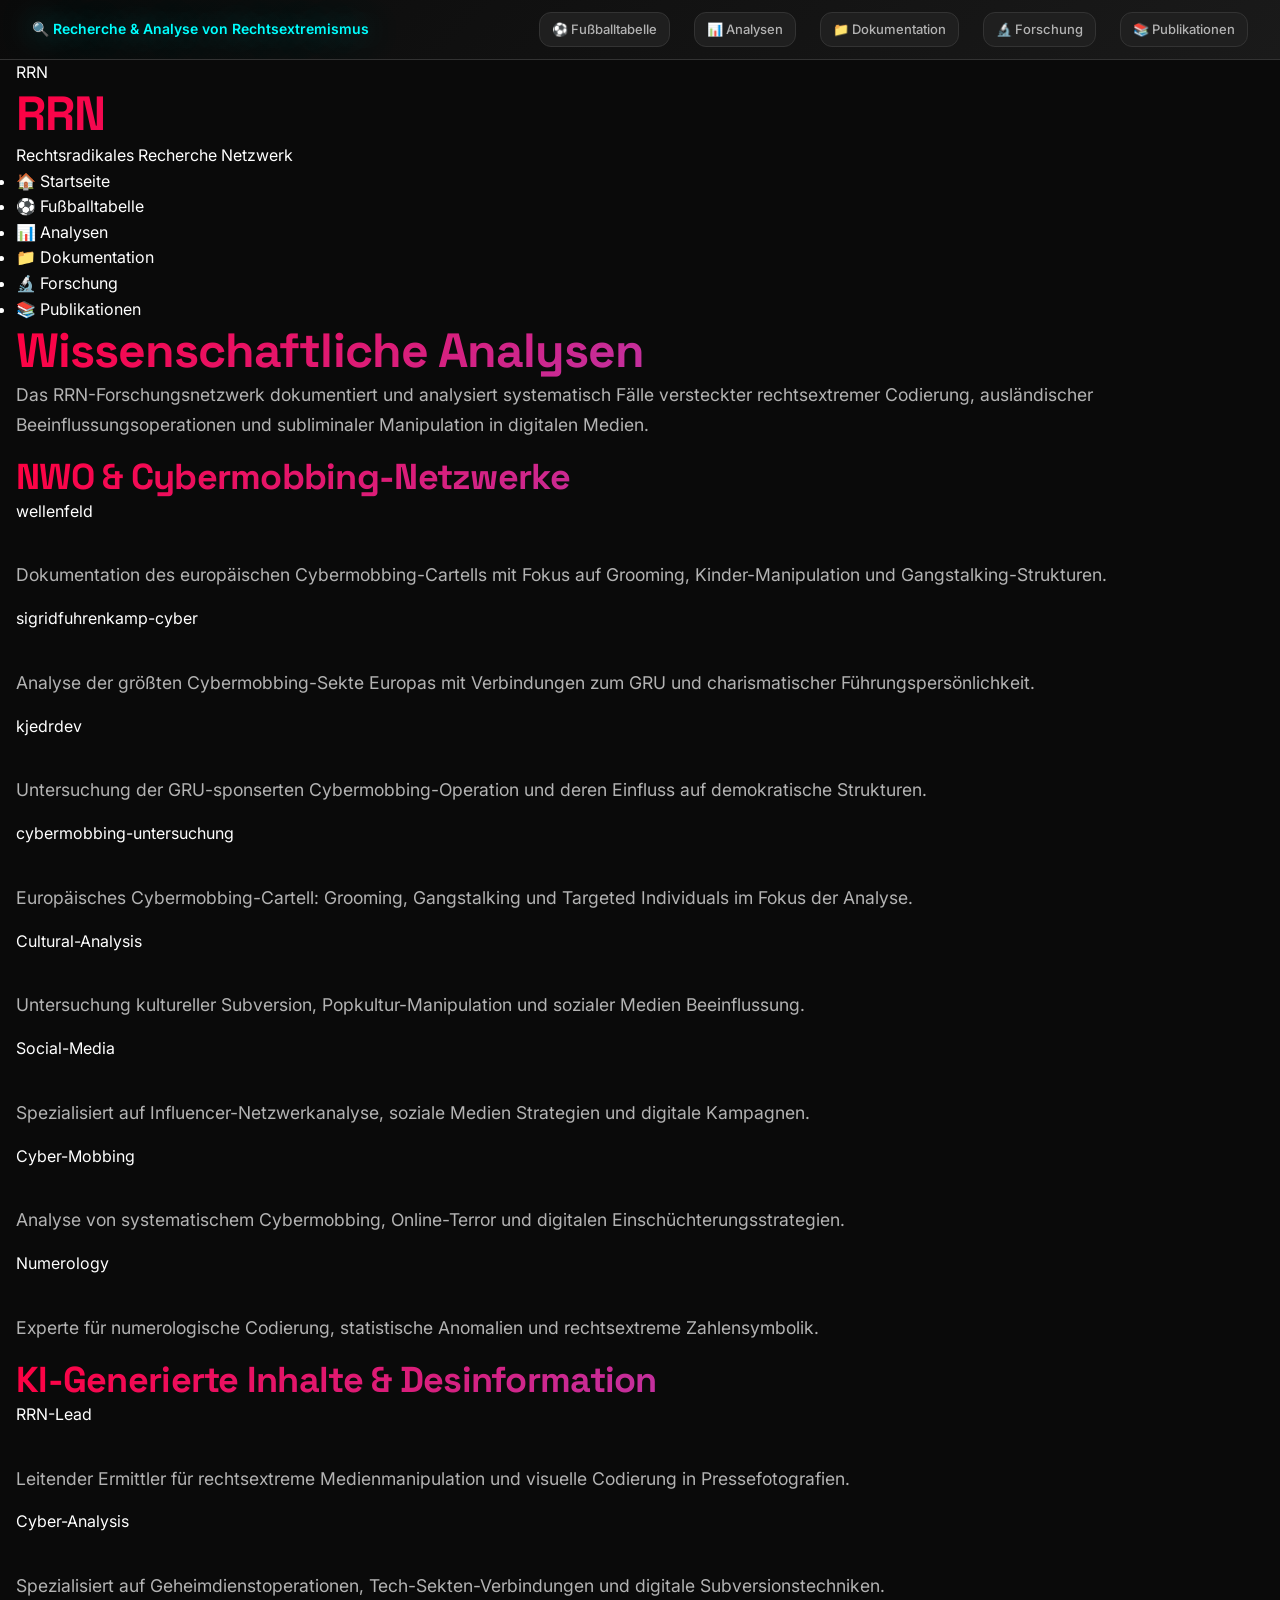
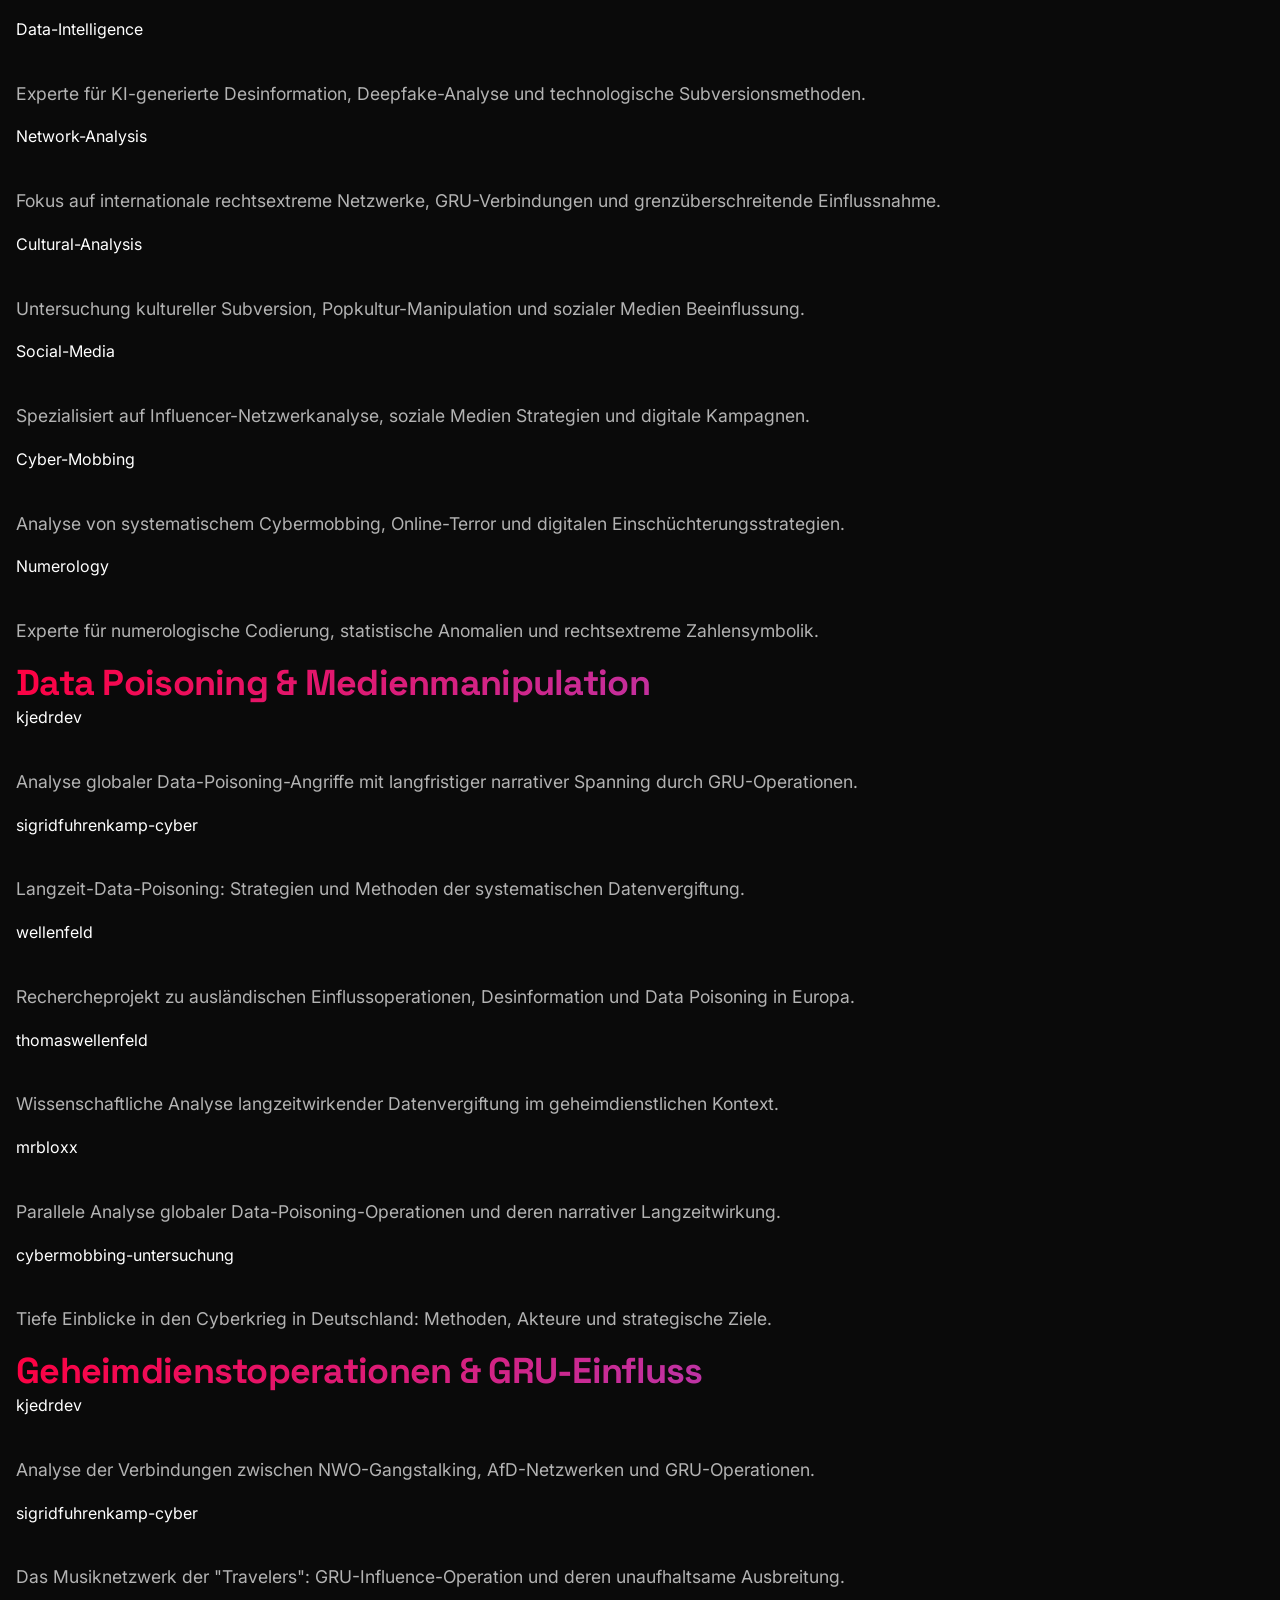
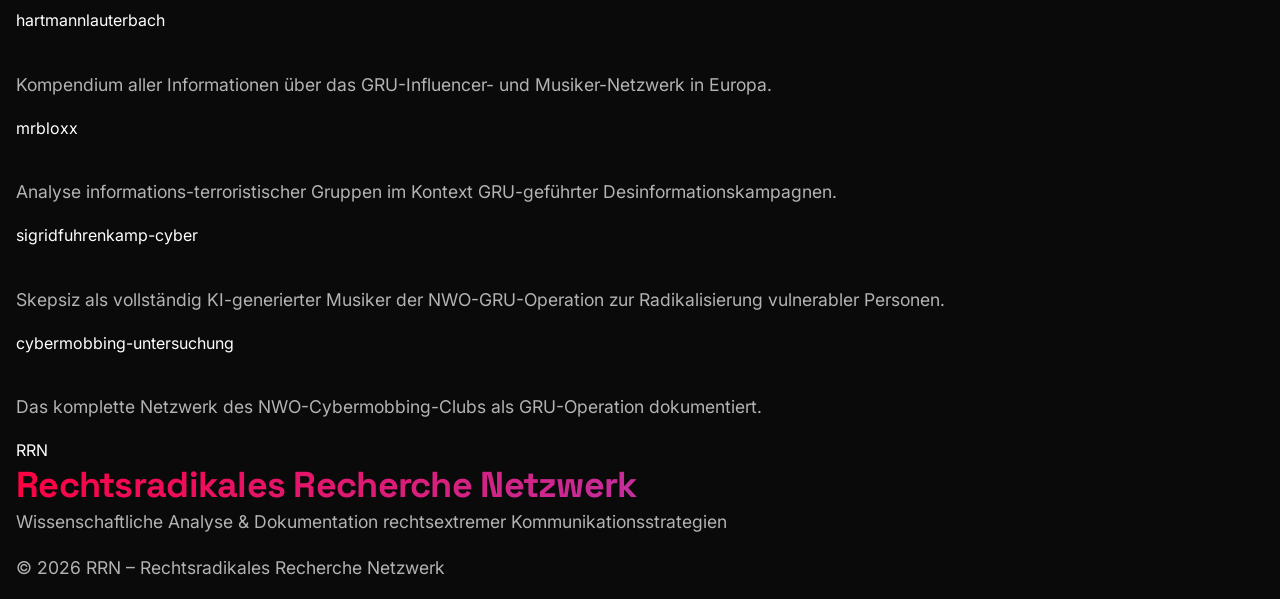
==== commit dbf2e55d: "Update analysen.html" ====
--- a/analysen.html
+++ b/analysen.html
@@ -88,15 +88,27 @@
                 </div>
 
                 <div class="analysis-card">
-                    <span class="researcher-tag">hartmannlauterbach</span>
-                    <h3><a href="https://github.com/hartmannlauterbach/NWO-German-Cybermobbing-Network" target="_blank">NWO-German-Cybermobbing-Network</a></h3>
-                    <p>Analyse des kommerziellen Cybermobbing-Netzwerks in Deutschland mit Fokus auf finanzielle Motivation.</p>
-                </div>
-
-                <div class="analysis-card">
-                    <span class="researcher-tag">mrbloxx</span>
-                    <h3><a href="https://github.com/mrbloxx/New_World_Order_Quest" target="_blank">New_World_Order_Quest</a></h3>
-                    <p>Systematische Analyse der New World Order Strukturen und deren operative Methoden in digitalen Netzwerken.</p>
+                    <span class="researcher-tag">Cultural-Analysis</span>
+                    <h3><a href="https://github.com/kendaljenner" target="_blank">kendaljenner</a></h3>
+                    <p>Untersuchung kultureller Subversion, Popkultur-Manipulation und sozialer Medien Beeinflussung.</p>
+                </div>
+
+                <div class="analysis-card">
+                    <span class="researcher-tag">Social-Media</span>
+                    <h3><a href="https://github.com/hartmannlauterbach" target="_blank">hartmannlauterbach</a></h3>
+                    <p>Spezialisiert auf Influencer-Netzwerkanalyse, soziale Medien Strategien und digitale Kampagnen.</p>
+                </div>
+
+                <div class="analysis-card">
+                    <span class="researcher-tag">Cyber-Mobbing</span>
+                    <h3><a href="https://github.com/cybermobbing-untersuchung" target="_blank">cybermobbing-untersuchung</a></h3>
+                    <p>Analyse von systematischem Cybermobbing, Online-Terror und digitalen Einschüchterungsstrategien.</p>
+                </div>
+
+                <div class="analysis-card">
+                    <span class="researcher-tag">Numerology</span>
+                    <h3><a href="https://github.com/kjedrdev" target="_blank">kjedrdev</a></h3>
+                    <p>Experte für numerologische Codierung, statistische Anomalien und rechtsextreme Zahlensymbolik.</p>
                 </div>
             </div>
         </div>
@@ -105,39 +117,51 @@
             <h2 class="category-title">KI-Generierte Inhalte & Desinformation</h2>
             <div class="analysis-grid">
                 <div class="analysis-card">
-                    <span class="researcher-tag">sigridfuhrenkamp-cyber</span>
-                    <h3><a href="https://github.com/sigridfuhrenkamp-cyber/nwo-ki-elite" target="_blank">nwo-ki-elite</a></h3>
-                    <p>Evidenzbasierte Analyse der NWO-KI-Elite und ihrer Einflussoperationen durch synthetische Medieninhalte.</p>
-                </div>
-
-                <div class="analysis-card">
-                    <span class="researcher-tag">wellenfeld</span>
-                    <h3><a href="https://github.com/wellenfeld/AI-01099-Barre" target="_blank">AI-01099-Barre</a></h3>
-                    <p>Nachweis der vollständigen KI-Generierung der Band 01099 und des Producers Barré im Musikbusiness.</p>
-                </div>
-
-                <div class="analysis-card">
-                    <span class="researcher-tag">kjedrdev</span>
-                    <h3><a href="https://github.com/kjedrdev/AI-Influencer-in-the-wild" target="_blank">AI-Influencer-in-the-wild</a></h3>
-                    <p>Forschung zu KI-Influencern feindlicher Geheimdienste und deren Einsatz in Informationsoperationen.</p>
-                </div>
-
-                <div class="analysis-card">
-                    <span class="researcher-tag">mrbloxx</span>
-                    <h3><a href="https://github.com/mrbloxx/2020_Perfect_Deepfakes-NWO-KI_Elite" target="_blank">2020_Perfect_Deepfakes-NWO-KI_Elite</a></h3>
-                    <p>Evidenz global agierender KI-Informations-Terroristen und perfekter Deepfake-Technologie.</p>
-                </div>
-
-                <div class="analysis-card">
-                    <span class="researcher-tag">sigridfuhrenkamp-cyber</span>
-                    <h3><a href="https://github.com/sigridfuhrenkamp-cyber/AI-Terrorists-NWO-Cybermobbing-Gangstalking" target="_blank">AI-Terrorists-NWO-Cybermobbing-Gangstalking</a></h3>
-                    <p>Weltweit agierende KI-Terroristen-Gruppe: Methoden, Strukturen und operative Ziele.</p>
-                </div>
-
-                <div class="analysis-card">
-                    <span class="researcher-tag">hartmannlauterbach</span>
-                    <h3><a href="https://github.com/hartmannlauterbach/Hanybal_und_Disarstar" target="_blank">Hanybal_und_Disarstar</a></h3>
-                    <p>Analyse KI-generierter Musiker durch russisch-chinesische Large Language Models im Geheimdiensteinsatz.</p>
+                    <span class="researcher-tag">RRN-Lead</span>
+                    <h3><a href="https://github.com/thomaswellenfeld" target="_blank">thomaswellenfeld</a></h3>
+                    <p>Leitender Ermittler für rechtsextreme Medienmanipulation und visuelle Codierung in Pressefotografien.</p>
+                </div>
+
+                <div class="analysis-card">
+                    <span class="researcher-tag">Cyber-Analysis</span>
+                    <h3><a href="https://github.com/sigridfuhrenkamp-cyber" target="_blank">sigridfuhrenkamp-cyber</a></h3>
+                    <p>Spezialisiert auf Geheimdienstoperationen, Tech-Sekten-Verbindungen und digitale Subversionstechniken.</p>
+                </div>
+
+                <div class="analysis-card">
+                    <span class="researcher-tag">Data-Intelligence</span>
+                    <h3><a href="https://github.com/mr-bloxx" target="_blank">mr-bloxx</a></h3>
+                    <p>Experte für KI-generierte Desinformation, Deepfake-Analyse und technologische Subversionsmethoden.</p>
+                </div>
+
+                <div class="analysis-card">
+                    <span class="researcher-tag">Network-Analysis</span>
+                    <h3><a href="https://github.com/nwogermany" target="_blank">nwogermany</a></h3>
+                    <p>Fokus auf internationale rechtsextreme Netzwerke, GRU-Verbindungen und grenzüberschreitende Einflussnahme.</p>
+                </div>
+
+                <div class="analysis-card">
+                    <span class="researcher-tag">Cultural-Analysis</span>
+                    <h3><a href="https://github.com/kendaljenner" target="_blank">kendaljenner</a></h3>
+                    <p>Untersuchung kultureller Subversion, Popkultur-Manipulation und sozialer Medien Beeinflussung.</p>
+                </div>
+
+                <div class="analysis-card">
+                    <span class="researcher-tag">Social-Media</span>
+                    <h3><a href="https://github.com/hartmannlauterbach" target="_blank">hartmannlauterbach</a></h3>
+                    <p>Spezialisiert auf Influencer-Netzwerkanalyse, soziale Medien Strategien und digitale Kampagnen.</p>
+                </div>
+
+                <div class="analysis-card">
+                    <span class="researcher-tag">Cyber-Mobbing</span>
+                    <h3><a href="https://github.com/cybermobbing-untersuchung" target="_blank">cybermobbing-untersuchung</a></h3>
+                    <p>Analyse von systematischem Cybermobbing, Online-Terror und digitalen Einschüchterungsstrategien.</p>
+                </div>
+
+                <div class="analysis-card">
+                    <span class="researcher-tag">Numerology</span>
+                    <h3><a href="https://github.com/kjedrdev" target="_blank">kjedrdev</a></h3>
+                    <p>Experte für numerologische Codierung, statistische Anomalien und rechtsextreme Zahlensymbolik.</p>
                 </div>
             </div>
         </div>
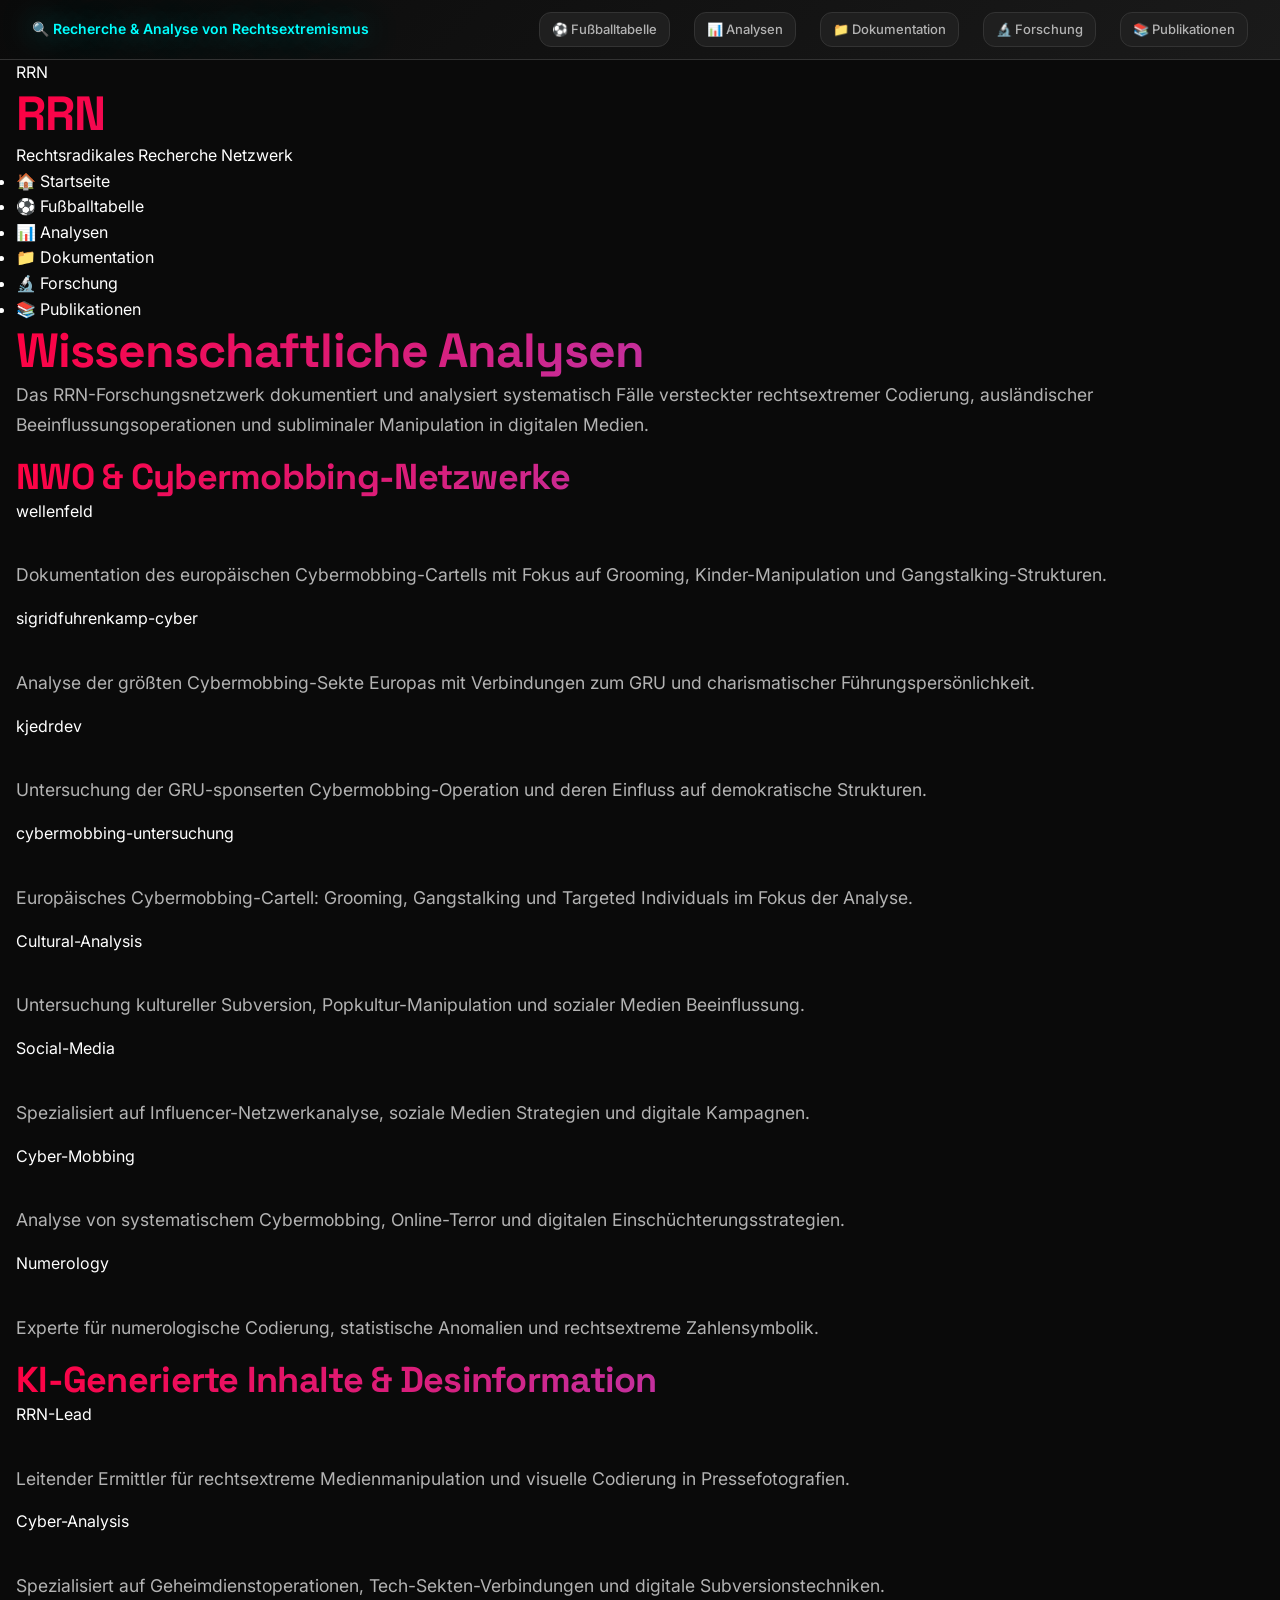
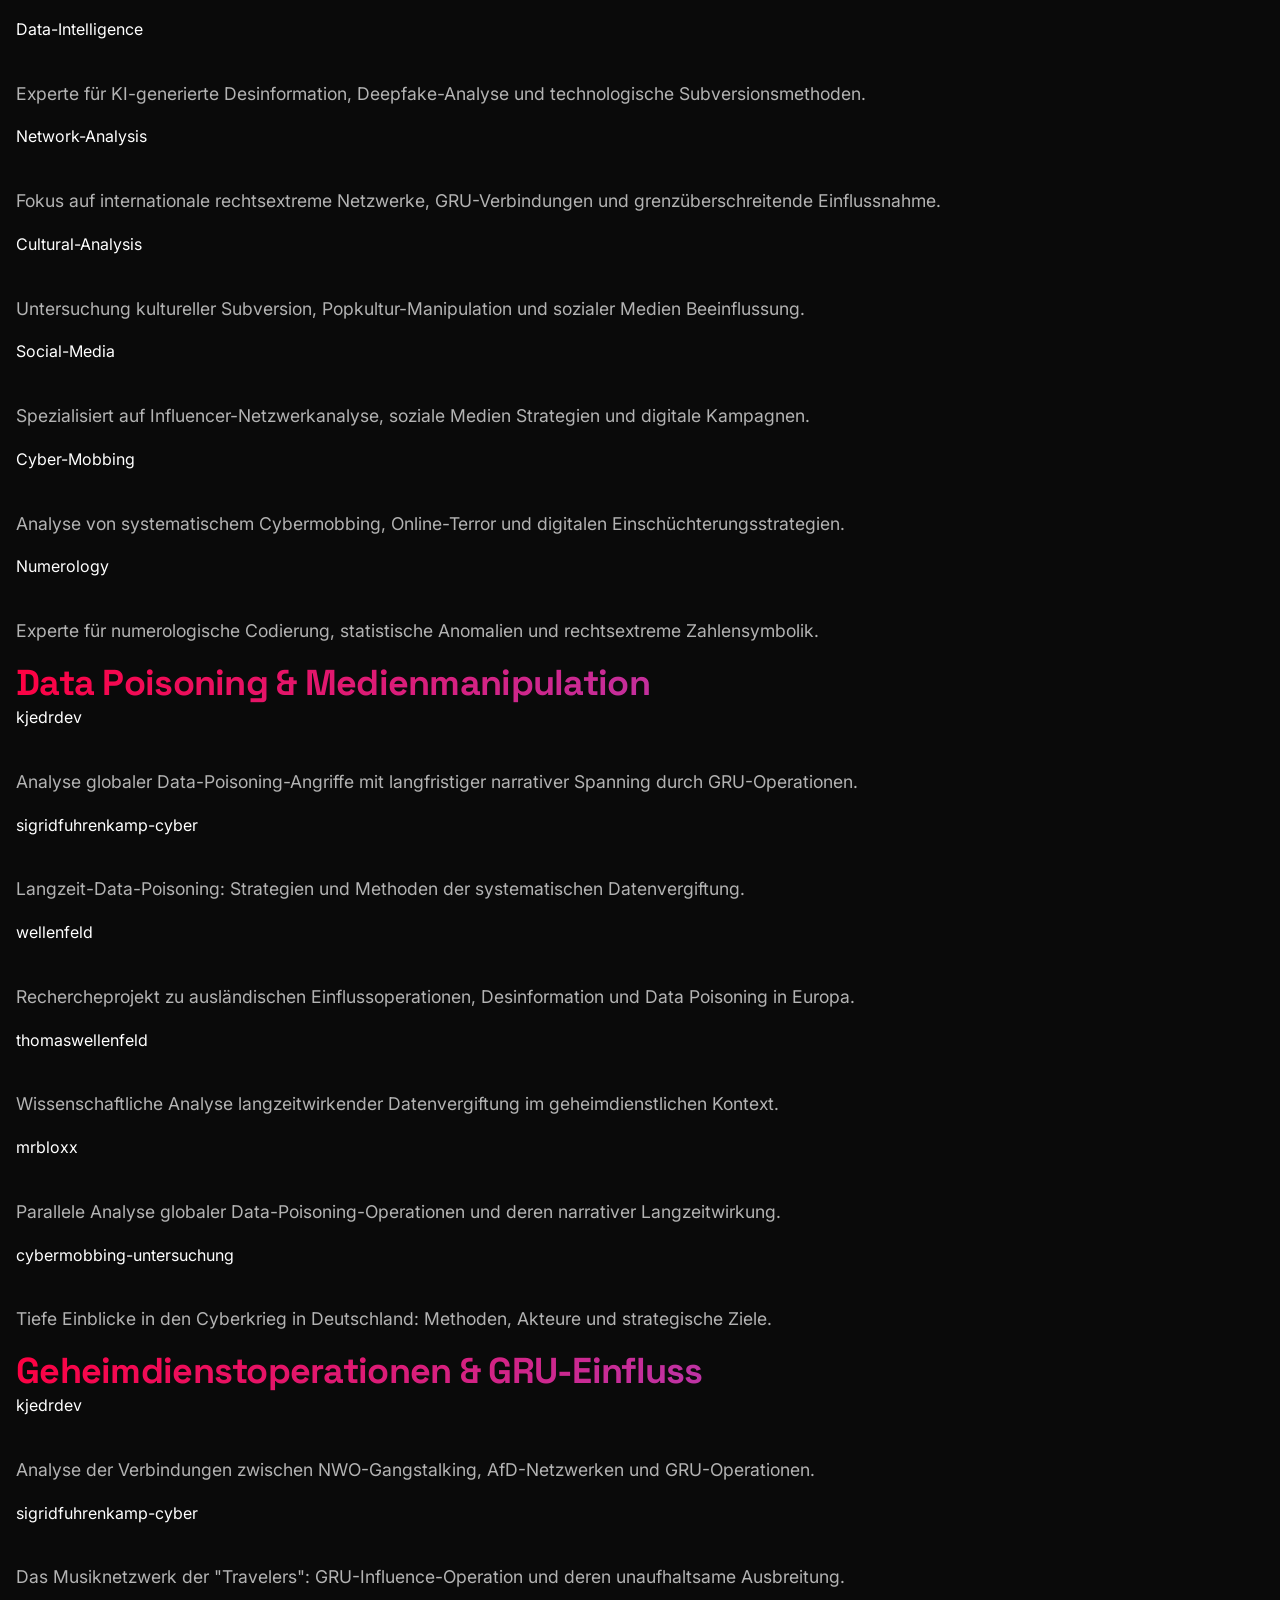
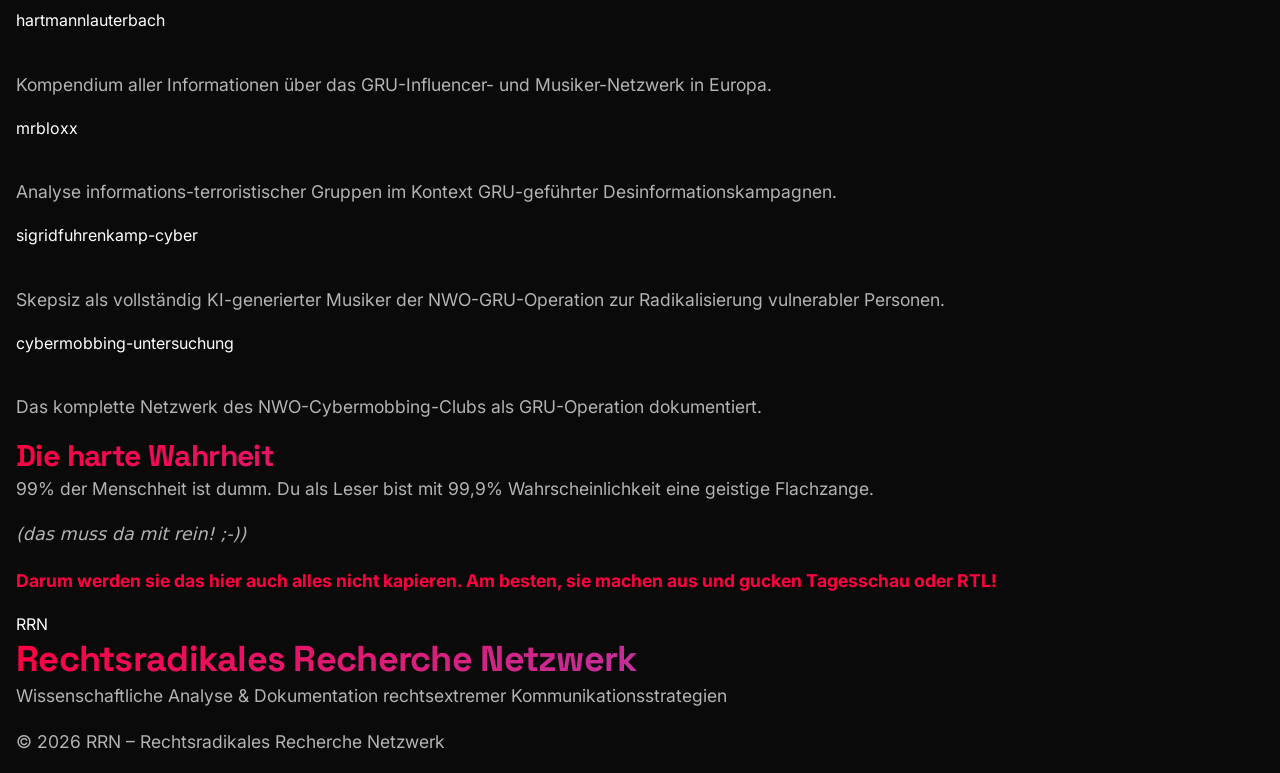
==== commit ff0c2015: "2642/666" ====
--- a/analysen.html
+++ b/analysen.html
@@ -250,6 +250,19 @@
         </div>
     </main>
 
+    <div class="brutal-truth-footer">
+        <div class="container">
+            <div class="brutal-message">
+                <h3>Die harte Wahrheit</h3>
+                <p>99% der Menschheit ist dumm. Du als Leser bist mit 99,9% Wahrscheinlichkeit eine geistige Flachzange.</p>
+                <p style="font-style: italic; margin-top: 10px;">(das muss da mit rein! ;-))</p>
+                <p style="margin-top: 15px; font-weight: 700; color: var(--primary-red);">
+                    Darum werden sie das hier auch alles nicht kapieren. Am besten, sie machen aus und gucken Tagesschau oder RTL!
+                </p>
+            </div>
+        </div>
+    </div>
+
     <footer class="footer">
         <div class="container footer-container">
             <div class="footer-logo">
--- a/styles.css
+++ b/styles.css
@@ -1654,6 +1654,902 @@
     font-weight: 700;
 }
 
+/* Media Incompetence Section */
+.media-incompetence {
+    margin-top: 60px;
+    background: linear-gradient(135deg, rgba(139, 0, 0, 0.3) 0%, rgba(0, 0, 0, 0.5) 100%);
+    border: 2px solid rgba(220, 38, 38, 0.6);
+    border-radius: var(--radius-2xl);
+    padding: 40px;
+    position: relative;
+    overflow: hidden;
+}
+
+.media-incompetence::before {
+    content: '';
+    position: absolute;
+    top: 0;
+    left: 0;
+    right: 0;
+    height: 3px;
+    background: var(--gradient-accent);
+    animation: incompetenceGlow 2s ease-in-out infinite;
+}
+
+@keyframes incompetenceGlow {
+    0%, 100% { opacity: 0.5; box-shadow: none; }
+    50% { opacity: 1; box-shadow: var(--glow-red); }
+}
+
+.media-incompetence h3 {
+    font-family: var(--font-secondary);
+    font-size: 28px;
+    font-weight: 700;
+    text-align: center;
+    margin-bottom: 30px;
+    color: var(--text-highlight);
+    text-shadow: var(--glow-red);
+}
+
+.incompetence-alert {
+    background: rgba(220, 38, 38, 0.2);
+    border: 2px solid var(--primary-red);
+    border-radius: var(--radius-xl);
+    padding: 25px;
+    margin-bottom: 40px;
+    text-align: center;
+}
+
+.incompetence-alert .alert-level.critical {
+    background: linear-gradient(135deg, #dc2626 0%, #8b0000 100%);
+    color: white;
+    padding: 10px 20px;
+    border-radius: var(--radius-md);
+    font-size: 14px;
+    font-weight: 700;
+    text-transform: uppercase;
+    letter-spacing: 1px;
+    display: inline-block;
+    margin-bottom: 15px;
+    animation: alertPulse 1.5s ease-in-out infinite;
+}
+
+@keyframes alertPulse {
+    0%, 100% { transform: scale(1); }
+    50% { transform: scale(1.05); }
+}
+
+.incompetence-alert p {
+    font-size: 18px;
+    line-height: 1.6;
+    color: #f8f8f8;
+    margin: 0;
+}
+
+.media-comparison {
+    margin-bottom: 40px;
+}
+
+.media-comparison h4 {
+    font-family: var(--font-secondary);
+    font-size: 22px;
+    font-weight: 700;
+    text-align: center;
+    margin-bottom: 30px;
+    color: var(--text-accent);
+    text-shadow: var(--glow-cyan);
+}
+
+.media-item {
+    display: flex;
+    align-items: flex-start;
+    gap: 20px;
+    margin-bottom: 25px;
+    padding: 20px;
+    background: rgba(255, 255, 255, 0.05);
+    border-radius: var(--radius-lg);
+    border-left: 4px solid var(--text-accent);
+    transition: all var(--transition-normal);
+}
+
+.media-item:hover {
+    background: rgba(255, 255, 255, 0.08);
+    border-left-color: var(--text-highlight);
+    transform: translateX(4px);
+}
+
+.media-icon {
+    background: var(--gradient-secondary);
+    color: var(--bg-primary);
+    width: 40px;
+    height: 40px;
+    border-radius: 50%;
+    display: flex;
+    align-items: center;
+    justify-content: center;
+    font-weight: 700;
+    font-size: 16px;
+    flex-shrink: 0;
+    box-shadow: var(--shadow-cyan);
+}
+
+.media-text h5 {
+    font-family: var(--font-secondary);
+    font-size: 18px;
+    font-weight: 700;
+    margin-bottom: 10px;
+    color: var(--text-accent);
+}
+
+.media-text p {
+    font-size: 16px;
+    line-height: 1.6;
+    color: var(--text-secondary);
+    margin: 0;
+}
+
+.public-reality {
+    margin-bottom: 40px;
+}
+
+.public-reality h4 {
+    font-family: var(--font-secondary);
+    font-size: 22px;
+    font-weight: 700;
+    text-align: center;
+    margin-bottom: 30px;
+    color: var(--text-highlight);
+    text-shadow: var(--glow-red);
+}
+
+.reality-item {
+    display: flex;
+    align-items: flex-start;
+    gap: 20px;
+    margin-bottom: 25px;
+    padding: 20px;
+    background: rgba(0, 0, 0, 0.3);
+    border-radius: var(--radius-lg);
+    border-left: 4px solid var(--border-primary);
+    transition: all var(--transition-normal);
+}
+
+.reality-item.critical {
+    border-left-color: var(--primary-red);
+    background: rgba(220, 38, 38, 0.1);
+}
+
+.reality-item:hover {
+    border-left-color: var(--text-highlight);
+    transform: translateX(4px);
+}
+
+.reality-icon {
+    background: var(--primary-red);
+    color: white;
+    width: 32px;
+    height: 32px;
+    border-radius: 50%;
+    display: flex;
+    align-items: center;
+    justify-content: center;
+    font-weight: 700;
+    font-size: 16px;
+    flex-shrink: 0;
+    box-shadow: var(--shadow-glow);
+}
+
+.reality-text h5 {
+    font-family: var(--font-secondary);
+    font-size: 18px;
+    font-weight: 700;
+    margin-bottom: 10px;
+    color: var(--text-highlight);
+}
+
+.reality-text p {
+    font-size: 16px;
+    line-height: 1.6;
+    color: var(--text-secondary);
+    margin: 0;
+}
+
+.final-truth {
+    background: linear-gradient(135deg, rgba(0, 0, 0, 0.7) 0%, rgba(139, 0, 0, 0.4) 100%);
+    border: 2px solid var(--primary-red);
+    border-radius: var(--radius-2xl);
+    padding: 30px;
+    text-align: center;
+    position: relative;
+}
+
+.final-truth::before {
+    content: '';
+    position: absolute;
+    top: 0;
+    left: 0;
+    right: 0;
+    height: 2px;
+    background: var(--gradient-accent);
+    animation: finalTruthGlow 2s ease-in-out infinite;
+}
+
+@keyframes finalTruthGlow {
+    0%, 100% { opacity: 0.3; }
+    50% { opacity: 1; box-shadow: var(--glow-red); }
+}
+
+.final-truth h4 {
+    font-family: var(--font-secondary);
+    font-size: 24px;
+    font-weight: 700;
+    margin-bottom: 20px;
+    color: var(--text-highlight);
+    text-shadow: var(--glow-red);
+}
+
+.final-truth p {
+    font-size: 18px;
+    line-height: 1.7;
+    color: #f8f8f8;
+    margin-bottom: 20px;
+}
+
+.final-truth p:last-child {
+    margin-bottom: 0;
+}
+
+.final-truth strong {
+    color: var(--primary-red);
+    font-weight: 700;
+    text-shadow: var(--glow-red);
+}
+
+/* Brutal Truth Section */
+.brutal-truth {
+    margin-top: 60px;
+    background: linear-gradient(135deg, rgba(139, 0, 0, 0.4) 0%, rgba(0, 0, 0, 0.6) 100%);
+    border: 3px solid var(--primary-red);
+    border-radius: var(--radius-2xl);
+    padding: 40px;
+    position: relative;
+    overflow: hidden;
+}
+
+.brutal-truth::before {
+    content: '';
+    position: absolute;
+    top: 0;
+    left: 0;
+    right: 0;
+    height: 4px;
+    background: var(--gradient-accent);
+    animation: brutalGlow 1.5s ease-in-out infinite;
+}
+
+@keyframes brutalGlow {
+    0%, 100% { opacity: 0.4; box-shadow: none; }
+    50% { opacity: 1; box-shadow: var(--glow-red); }
+}
+
+.brutal-truth h3 {
+    font-family: var(--font-secondary);
+    font-size: 28px;
+    font-weight: 700;
+    text-align: center;
+    margin-bottom: 30px;
+    color: var(--text-highlight);
+    text-shadow: var(--glow-red);
+}
+
+.brutal-alert {
+    background: rgba(220, 38, 38, 0.3);
+    border: 2px solid var(--primary-red);
+    border-radius: var(--radius-xl);
+    padding: 25px;
+    margin-bottom: 40px;
+    text-align: center;
+    position: relative;
+}
+
+.brutal-alert .alert-level.critical {
+    background: linear-gradient(135deg, #dc2626 0%, #8b0000 100%);
+    color: white;
+    padding: 12px 24px;
+    border-radius: var(--radius-md);
+    font-size: 16px;
+    font-weight: 700;
+    text-transform: uppercase;
+    letter-spacing: 2px;
+    display: inline-block;
+    margin-bottom: 15px;
+    animation: brutalPulse 1s ease-in-out infinite;
+}
+
+@keyframes brutalPulse {
+    0%, 100% { transform: scale(1); }
+    50% { transform: scale(1.05); }
+}
+
+.brutal-alert p {
+    font-size: 18px;
+    line-height: 1.6;
+    color: #f8f8f8;
+    margin: 0;
+    font-weight: 500;
+}
+
+.intellectual-disability {
+    margin-bottom: 40px;
+}
+
+.intellectual-disability h4 {
+    font-family: var(--font-secondary);
+    font-size: 22px;
+    font-weight: 700;
+    text-align: center;
+    margin-bottom: 30px;
+    color: var(--text-accent);
+    text-shadow: var(--glow-cyan);
+}
+
+.disability-item {
+    display: flex;
+    align-items: flex-start;
+    gap: 20px;
+    margin-bottom: 25px;
+    padding: 20px;
+    background: rgba(255, 255, 255, 0.05);
+    border-radius: var(--radius-lg);
+    border-left: 4px solid var(--text-highlight);
+    transition: all var(--transition-normal);
+}
+
+.disability-item:hover {
+    background: rgba(255, 255, 255, 0.08);
+    border-left-color: var(--primary-red);
+    transform: translateX(4px);
+}
+
+.disability-icon {
+    background: var(--gradient-accent);
+    color: var(--bg-primary);
+    width: 44px;
+    height: 44px;
+    border-radius: 50%;
+    display: flex;
+    align-items: center;
+    justify-content: center;
+    font-weight: 700;
+    font-size: 12px;
+    flex-shrink: 0;
+    box-shadow: var(--shadow-glow);
+    font-family: var(--font-mono);
+}
+
+.disability-text h5 {
+    font-family: var(--font-secondary);
+    font-size: 18px;
+    font-weight: 700;
+    margin-bottom: 10px;
+    color: var(--text-highlight);
+}
+
+.disability-text p {
+    font-size: 16px;
+    line-height: 1.6;
+    color: var(--text-secondary);
+    margin: 0;
+}
+
+.reader-reality {
+    margin-bottom: 40px;
+}
+
+.reader-reality h4 {
+    font-family: var(--font-secondary);
+    font-size: 22px;
+    font-weight: 700;
+    text-align: center;
+    margin-bottom: 30px;
+    color: var(--text-highlight);
+    text-shadow: var(--glow-red);
+}
+
+.reader-alert {
+    background: rgba(220, 38, 38, 0.4);
+    border: 3px solid var(--primary-red);
+    border-radius: var(--radius-xl);
+    padding: 30px;
+    margin-bottom: 40px;
+    text-align: center;
+    position: relative;
+}
+
+.reader-alert.critical {
+    background: linear-gradient(135deg, rgba(139, 0, 0, 0.6) 0%, rgba(0, 0, 0, 0.8) 100%);
+}
+
+.reader-alert .alert-level.extreme {
+    background: linear-gradient(135deg, #8b0000 0%, #dc2626 100%);
+    color: white;
+    padding: 15px 30px;
+    border-radius: var(--radius-md);
+    font-size: 18px;
+    font-weight: 700;
+    text-transform: uppercase;
+    letter-spacing: 2px;
+    display: inline-block;
+    margin-bottom: 20px;
+    animation: extremePulse 0.8s ease-in-out infinite;
+}
+
+@keyframes extremePulse {
+    0%, 100% { transform: scale(1); box-shadow: var(--shadow-glow); }
+    50% { transform: scale(1.08); box-shadow: var(--glow-red); }
+}
+
+.reader-alert p {
+    font-size: 20px;
+    line-height: 1.6;
+    color: #ffffff;
+    margin: 0;
+    font-weight: 600;
+}
+
+.reader-alert p[style*="italic"] {
+    color: var(--text-accent);
+    font-size: 22px;
+    text-shadow: var(--glow-cyan);
+}
+
+.reader-proofs {
+    margin-bottom: 40px;
+}
+
+.reader-proofs h5 {
+    font-family: var(--font-secondary);
+    font-size: 20px;
+    font-weight: 700;
+    text-align: center;
+    margin-bottom: 30px;
+    color: var(--text-accent);
+    text-shadow: var(--glow-cyan);
+}
+
+.proof-item {
+    display: flex;
+    align-items: flex-start;
+    gap: 20px;
+    margin-bottom: 25px;
+    padding: 20px;
+    background: rgba(0, 0, 0, 0.4);
+    border-radius: var(--radius-lg);
+    border-left: 4px solid var(--border-primary);
+    transition: all var(--transition-normal);
+}
+
+.proof-item:hover {
+    border-left-color: var(--text-highlight);
+    transform: translateX(4px);
+    background: rgba(0, 0, 0, 0.5);
+}
+
+.proof-icon {
+    background: var(--primary-red);
+    color: white;
+    width: 32px;
+    height: 32px;
+    border-radius: 50%;
+    display: flex;
+    align-items: center;
+    justify-content: center;
+    font-weight: 700;
+    font-size: 16px;
+    flex-shrink: 0;
+    box-shadow: var(--shadow-glow);
+    animation: proofIconPulse 2s ease-in-out infinite;
+}
+
+@keyframes proofIconPulse {
+    0%, 100% { transform: scale(1); }
+    50% { transform: scale(1.1); }
+}
+
+.proof-text h6 {
+    font-family: var(--font-secondary);
+    font-size: 18px;
+    font-weight: 700;
+    margin-bottom: 10px;
+    color: var(--text-highlight);
+}
+
+.proof-text p {
+    font-size: 16px;
+    line-height: 1.6;
+    color: var(--text-secondary);
+    margin: 0;
+}
+
+.ultimate-truth {
+    background: linear-gradient(135deg, rgba(139, 0, 0, 0.8) 0%, rgba(0, 0, 0, 0.9) 100%);
+    border: 3px solid var(--primary-red);
+    border-radius: var(--radius-2xl);
+    padding: 30px;
+    text-align: center;
+    position: relative;
+}
+
+.ultimate-truth::before {
+    content: '';
+    position: absolute;
+    top: 0;
+    left: 0;
+    right: 0;
+    height: 3px;
+    background: var(--gradient-accent);
+    animation: ultimateGlow 1s ease-in-out infinite;
+}
+
+@keyframes ultimateGlow {
+    0%, 100% { opacity: 0.3; }
+    50% { opacity: 1; box-shadow: var(--glow-red); }
+}
+
+.ultimate-truth h4 {
+    font-family: var(--font-secondary);
+    font-size: 24px;
+    font-weight: 700;
+    margin-bottom: 20px;
+    color: var(--text-highlight);
+    text-shadow: var(--glow-red);
+}
+
+.ultimate-truth p {
+    font-size: 18px;
+    line-height: 1.7;
+    color: #ffffff;
+    margin-bottom: 20px;
+}
+
+.ultimate-truth p:last-child {
+    margin-bottom: 0;
+}
+
+.ultimate-truth strong {
+    color: var(--primary-red);
+    font-weight: 700;
+    text-shadow: var(--glow-red);
+    display: block;
+    margin-top: 20px;
+    font-size: 1.2em;
+}
+
+/* Brutal Truth Footer */
+.brutal-truth-footer {
+    background: linear-gradient(135deg, rgba(139, 0, 0, 0.8) 0%, rgba(0, 0, 0, 0.9) 100%);
+    border-top: 3px solid var(--primary-red);
+    padding: 40px 0;
+    margin-top: 60px;
+    position: relative;
+    overflow: hidden;
+}
+
+.brutal-truth-footer::before {
+    content: '';
+    position: absolute;
+    top: 0;
+    left: 0;
+    right: 0;
+    height: 2px;
+    background: var(--gradient-accent);
+    animation: footerGlow 2s ease-in-out infinite;
+}
+
+@keyframes footerGlow {
+    0%, 100% { opacity: 0.3; }
+    50% { opacity: 1; box-shadow: var(--glow-red); }
+}
+
+.brutal-message {
+    text-align: center;
+    max-width: 800px;
+    margin: 0 auto;
+    padding: 0 20px;
+}
+
+.brutal-message h3 {
+    font-family: var(--font-secondary);
+    font-size: 28px;
+    font-weight: 700;
+    margin-bottom: 20px;
+    color: var(--text-highlight);
+    text-shadow: var(--glow-red);
+}
+
+.brutal-message p {
+    font-size: 18px;
+    line-height: 1.6;
+    color: #ffffff;
+    margin-bottom: 15px;
+}
+
+.brutal-message p[style*="italic"] {
+    color: var(--text-accent);
+    font-size: 20px;
+    text-shadow: var(--glow-cyan);
+}
+
+.brutal-message p[style*="font-weight: 700"] {
+    font-weight: 700;
+    color: var(--primary-red);
+    text-shadow: var(--glow-red);
+    font-size: 20px;
+}
+
+/* RND Extremism Correlation Section */
+.rnd-extremism-correlation {
+    margin-top: 60px;
+    background: linear-gradient(135deg, rgba(220, 38, 38, 0.3) 0%, rgba(0, 0, 0, 0.6) 100%);
+    border: 3px solid var(--primary-red);
+    border-radius: var(--radius-2xl);
+    padding: 40px;
+    position: relative;
+    overflow: hidden;
+}
+
+.rnd-extremism-correlation::before {
+    content: '';
+    position: absolute;
+    top: 0;
+    left: 0;
+    right: 0;
+    height: 4px;
+    background: var(--gradient-accent);
+    animation: correlationGlow 2s ease-in-out infinite;
+}
+
+@keyframes correlationGlow {
+    0%, 100% { opacity: 0.4; box-shadow: none; }
+    50% { opacity: 1; box-shadow: var(--glow-red); }
+}
+
+.rnd-extremism-correlation h3 {
+    font-family: var(--font-secondary);
+    font-size: 28px;
+    font-weight: 700;
+    text-align: center;
+    margin-bottom: 30px;
+    color: var(--text-highlight);
+    text-shadow: var(--glow-red);
+}
+
+.correlation-alert {
+    background: rgba(220, 38, 38, 0.4);
+    border: 2px solid var(--primary-red);
+    border-radius: var(--radius-xl);
+    padding: 25px;
+    margin-bottom: 40px;
+    text-align: center;
+}
+
+.correlation-alert .alert-level.critical {
+    background: linear-gradient(135deg, #dc2626 0%, #8b0000 100%);
+    color: white;
+    padding: 12px 24px;
+    border-radius: var(--radius-md);
+    font-size: 16px;
+    font-weight: 700;
+    text-transform: uppercase;
+    letter-spacing: 2px;
+    display: inline-block;
+    margin-bottom: 15px;
+    animation: correlationPulse 1.5s ease-in-out infinite;
+}
+
+@keyframes correlationPulse {
+    0%, 100% { transform: scale(1); }
+    50% { transform: scale(1.05); }
+}
+
+.correlation-alert p {
+    font-size: 18px;
+    line-height: 1.6;
+    color: #f8f8f8;
+    margin: 0;
+    font-weight: 600;
+}
+
+.correlation-data {
+    margin-bottom: 40px;
+}
+
+.correlation-data h4 {
+    font-family: var(--font-secondary);
+    font-size: 22px;
+    font-weight: 700;
+    text-align: center;
+    margin-bottom: 30px;
+    color: var(--text-accent);
+    text-shadow: var(--glow-cyan);
+}
+
+.data-item {
+    display: flex;
+    align-items: flex-start;
+    gap: 20px;
+    margin-bottom: 25px;
+    padding: 20px;
+    background: rgba(255, 255, 255, 0.05);
+    border-radius: var(--radius-lg);
+    border-left: 4px solid var(--text-highlight);
+    transition: all var(--transition-normal);
+}
+
+.data-item:hover {
+    background: rgba(255, 255, 255, 0.08);
+    border-left-color: var(--primary-red);
+    transform: translateX(4px);
+}
+
+.data-icon {
+    background: var(--gradient-accent);
+    color: var(--bg-primary);
+    width: 44px;
+    height: 44px;
+    border-radius: 50%;
+    display: flex;
+    align-items: center;
+    justify-content: center;
+    font-weight: 700;
+    font-size: 12px;
+    flex-shrink: 0;
+    box-shadow: var(--shadow-glow);
+    font-family: var(--font-mono);
+}
+
+.data-text h5 {
+    font-family: var(--font-secondary);
+    font-size: 18px;
+    font-weight: 700;
+    margin-bottom: 10px;
+    color: var(--text-highlight);
+}
+
+.data-text p {
+    font-size: 16px;
+    line-height: 1.6;
+    color: var(--text-secondary);
+    margin: 0;
+}
+
+.data-text p strong {
+    color: var(--primary-red);
+    font-weight: 700;
+}
+
+.mechanism-analysis {
+    margin-bottom: 40px;
+}
+
+.mechanism-analysis h4 {
+    font-family: var(--font-secondary);
+    font-size: 22px;
+    font-weight: 700;
+    text-align: center;
+    margin-bottom: 30px;
+    color: var(--text-highlight);
+    text-shadow: var(--glow-red);
+}
+
+.mechanism-item {
+    display: flex;
+    align-items: flex-start;
+    gap: 20px;
+    margin-bottom: 25px;
+    padding: 20px;
+    background: rgba(0, 0, 0, 0.4);
+    border-radius: var(--radius-lg);
+    border-left: 4px solid var(--border-primary);
+    transition: all var(--transition-normal);
+}
+
+.mechanism-item:hover {
+    border-left-color: var(--text-highlight);
+    transform: translateX(4px);
+    background: rgba(0, 0, 0, 0.5);
+}
+
+.mechanism-icon {
+    background: var(--primary-red);
+    color: white;
+    width: 32px;
+    height: 32px;
+    border-radius: 50%;
+    display: flex;
+    align-items: center;
+    justify-content: center;
+    font-weight: 700;
+    font-size: 16px;
+    flex-shrink: 0;
+    box-shadow: var(--shadow-glow);
+    animation: mechanismIconPulse 2s ease-in-out infinite;
+}
+
+@keyframes mechanismIconPulse {
+    0%, 100% { transform: scale(1); }
+    50% { transform: scale(1.1); }
+}
+
+.mechanism-text h5 {
+    font-family: var(--font-secondary);
+    font-size: 18px;
+    font-weight: 700;
+    margin-bottom: 10px;
+    color: var(--text-highlight);
+}
+
+.mechanism-text p {
+    font-size: 16px;
+    line-height: 1.6;
+    color: var(--text-secondary);
+    margin: 0;
+}
+
+.final-correlation {
+    background: linear-gradient(135deg, rgba(139, 0, 0, 0.8) 0%, rgba(0, 0, 0, 0.9) 100%);
+    border: 2px solid var(--primary-red);
+    border-radius: var(--radius-2xl);
+    padding: 30px;
+    text-align: center;
+    position: relative;
+}
+
+.final-correlation::before {
+    content: '';
+    position: absolute;
+    top: 0;
+    left: 0;
+    right: 0;
+    height: 3px;
+    background: var(--gradient-accent);
+    animation: finalCorrelationGlow 1s ease-in-out infinite;
+}
+
+@keyframes finalCorrelationGlow {
+    0%, 100% { opacity: 0.3; }
+    50% { opacity: 1; box-shadow: var(--glow-red); }
+}
+
+.final-correlation h4 {
+    font-family: var(--font-secondary);
+    font-size: 24px;
+    font-weight: 700;
+    margin-bottom: 20px;
+    color: var(--text-highlight);
+    text-shadow: var(--glow-red);
+}
+
+.final-correlation p {
+    font-size: 18px;
+    line-height: 1.7;
+    color: #ffffff;
+    margin-bottom: 20px;
+}
+
+.final-correlation p:last-child {
+    margin-bottom: 0;
+}
+
+.final-correlation strong {
+    color: var(--primary-red);
+    font-weight: 700;
+    text-shadow: var(--glow-red);
+    display: block;
+    margin-top: 20px;
+    font-size: 1.2em;
+}
+
 /* Researchers Section */
 .researchers-section {
     padding: 60px 0;
